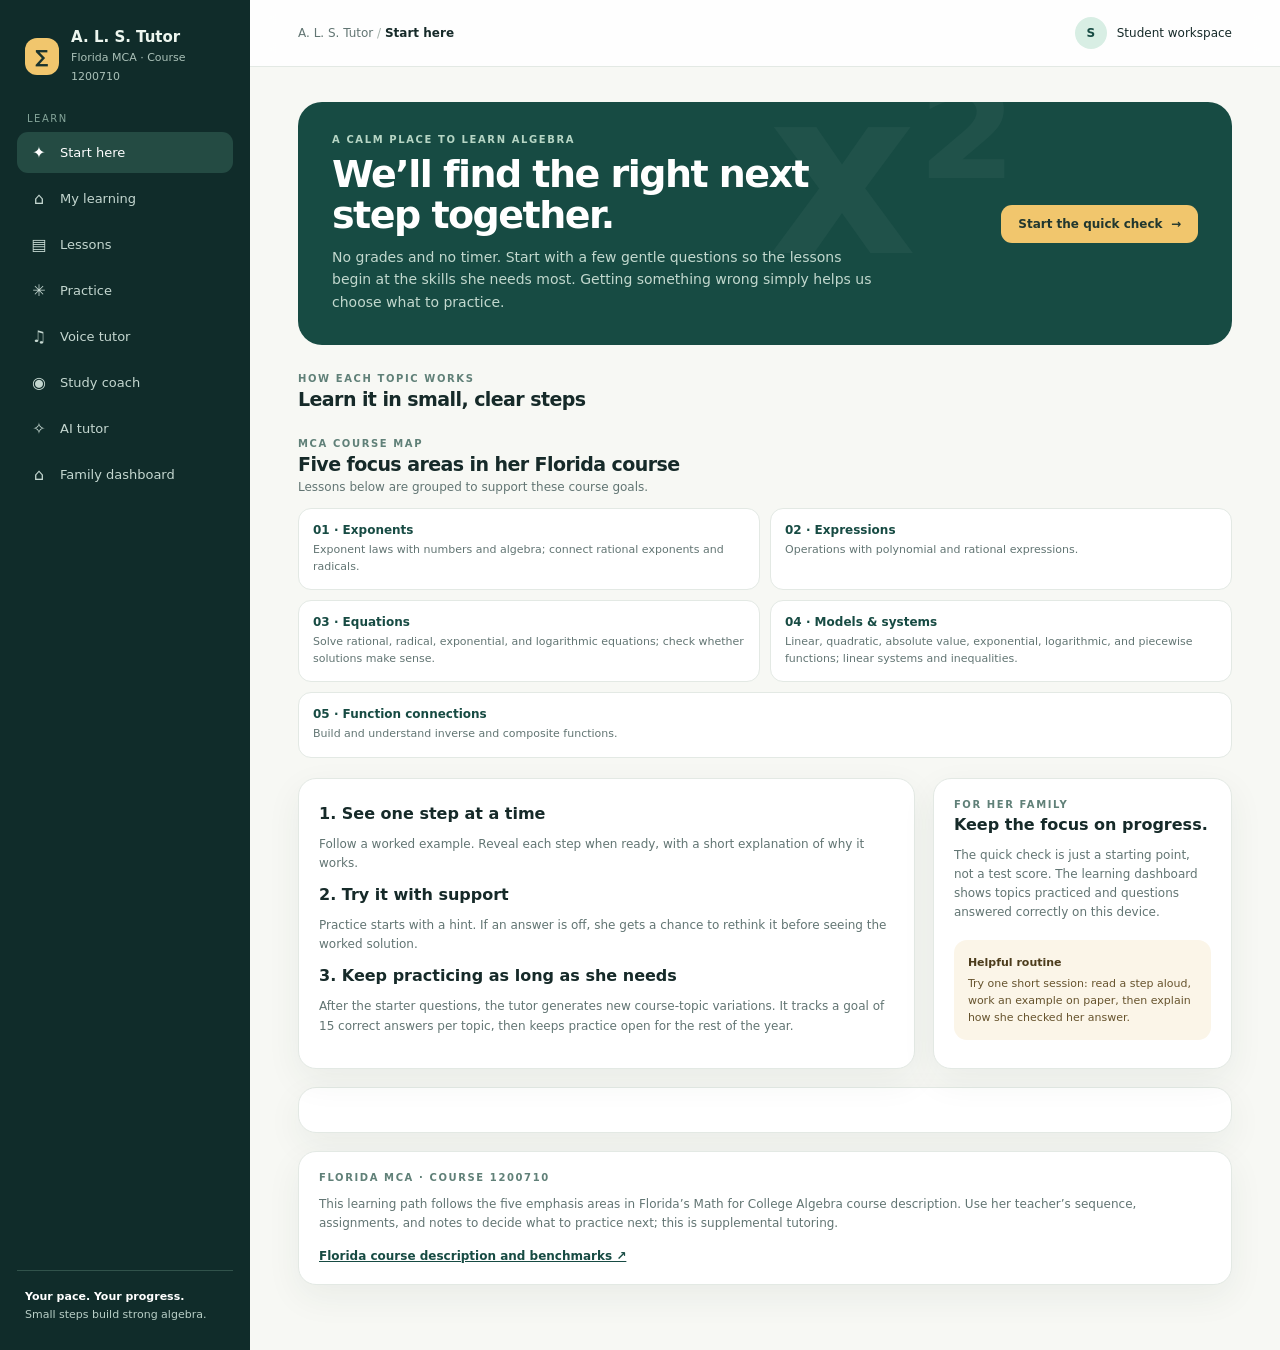
==== site/index.html @ 3f07994b "Route tutor through local intelligence before AI" ====
<!doctype html>
<html lang="en">
<head>
<meta charset="utf-8"><meta name="viewport" content="width=device-width,initial-scale=1">
<meta name="theme-color" content="#102c2a"><title>A. L. S. Tutor — Florida MCA Support</title>
<style>
:root{--ink:#162a29;--muted:#627573;--paper:#f7f8f4;--card:#fff;--line:#e3e9e4;--green:#174b43;--mint:#d8eee4;--gold:#f1c66d;--coral:#e77759;--shadow:0 12px 35px #183a3010;--radius:18px;font-family:Inter,ui-sans-serif,system-ui,-apple-system,"Segoe UI",sans-serif}*{box-sizing:border-box}body{margin:0;background:var(--paper);color:var(--ink)}button,input{font:inherit}button{cursor:pointer}.app{min-height:100vh;display:grid;grid-template-columns:250px 1fr}.sidebar{background:#102c2a;color:#edf6ef;padding:25px 17px;display:flex;flex-direction:column;gap:24px}.brand{display:flex;gap:12px;align-items:center;padding:3px 8px}.brand-mark{width:37px;height:37px;border-radius:12px;background:var(--gold);display:grid;place-items:center;color:#19332e;font-weight:900;font-size:18px}.brand strong{display:block;font-size:15px}.brand small{color:#aac1b8;font-size:11px}.nav-label{font-size:10px;letter-spacing:.15em;color:#85a59a;padding:0 10px;margin:2px 0 8px}.nav{display:grid;gap:5px}.nav button{border:0;background:transparent;color:#c4d7d0;text-align:left;padding:11px 12px;border-radius:11px;font-size:13px;display:flex;gap:11px;align-items:center}.nav button:hover,.nav button.active{background:#244b43;color:white}.nav .ico{width:20px;text-align:center;font-size:16px}.side-bottom{margin-top:auto;border-top:1px solid #31534b;padding:17px 8px 2px;color:#b8cec6;font-size:11px;line-height:1.6}.side-bottom b{color:white}.main{min-width:0}.topbar{height:67px;background:#ffffffd9;border-bottom:1px solid var(--line);display:flex;align-items:center;justify-content:space-between;padding:0 clamp(18px,4vw,48px);position:sticky;top:0;z-index:3;backdrop-filter:blur(12px)}.crumb{font-size:12px;color:var(--muted)}.crumb strong{color:var(--ink)}.profile{display:flex;align-items:center;gap:10px;font-size:12px}.avatar{width:32px;height:32px;border-radius:50%;display:grid;place-items:center;background:var(--mint);color:var(--green);font-weight:800}.content{max-width:1180px;margin:auto;padding:35px clamp(18px,4vw,48px) 65px}.view{display:none}.view.active{display:block}.eyebrow{font-size:10px;letter-spacing:.16em;text-transform:uppercase;color:#608078;font-weight:800}.hero{background:var(--green);color:white;border-radius:24px;padding:32px 34px;display:flex;align-items:center;justify-content:space-between;gap:24px;overflow:hidden;position:relative}.hero:after{content:"x²";position:absolute;right:23%;top:-62px;font-size:230px;font-weight:800;color:#ffffff0a;pointer-events:none}.hero h1{font-size:clamp(26px,3vw,38px);line-height:1.08;letter-spacing:-.04em;margin:9px 0 10px;max-width:540px}.hero p{color:#c2d8ce;margin:0;line-height:1.6;font-size:14px;max-width:550px}.hero .eyebrow{color:#b6d5c4}.hero-actions{position:relative;z-index:1}.btn{border:0;padding:12px 17px;border-radius:11px;background:var(--gold);color:#21372f;font-weight:800;font-size:12px;white-space:nowrap}.btn:hover{filter:brightness(1.03);transform:translateY(-1px)}.btn.secondary{background:#edf3ef;color:var(--green)}.btn.outline{background:white;border:1px solid var(--line);color:var(--ink)}.stats{display:grid;grid-template-columns:repeat(3,1fr);gap:14px;margin:18px 0 32px}.stat{background:white;border:1px solid var(--line);border-radius:15px;padding:15px 17px;display:flex;justify-content:space-between;align-items:center}.stat small{color:var(--muted);font-size:11px}.stat strong{display:block;font-size:22px;margin-top:3px}.stat .stat-icon{font-size:19px;background:#f0f5f0;border-radius:10px;padding:9px}.section-head{display:flex;justify-content:space-between;align-items:end;margin:28px 0 14px}.section-head h2{font-size:19px;margin:4px 0 0;letter-spacing:-.03em}.section-head p{font-size:12px;color:var(--muted);margin:0}.course-grid{display:grid;grid-template-columns:minmax(0,1.65fr) minmax(245px,.8fr);gap:18px}.panel{background:white;border:1px solid var(--line);border-radius:var(--radius);box-shadow:var(--shadow)}.units{padding:8px 18px}.unit{display:grid;grid-template-columns:39px 1fr auto;gap:13px;align-items:center;padding:14px 3px;border-bottom:1px solid #eff2ef}.unit:last-child{border-bottom:0}.unit-icon{width:38px;height:38px;border-radius:12px;background:#eff5ef;display:grid;place-items:center;font-size:17px}.unit h3{font-size:13px;margin:0 0 4px}.unit p{font-size:11px;color:var(--muted);margin:0}.unit-meta{text-align:right}.unit-meta small{font-size:10px;color:var(--muted)}.unit button{display:block;margin-top:4px;background:transparent;color:var(--green);border:0;font-size:11px;font-weight:800}.side-card{padding:20px}.side-card h3{margin:5px 0 8px;font-size:16px}.side-card p{color:var(--muted);font-size:12px;line-height:1.6}.progress-track{height:8px;border-radius:9px;background:#e8eee9;overflow:hidden;margin:15px 0 7px}.progress-fill{height:100%;width:0;background:#489977;border-radius:9px;transition:width .35s}.mini-row{display:flex;justify-content:space-between;font-size:10px;color:var(--muted)}.tip{background:#fbf5e8;border-radius:13px;padding:14px;margin-top:18px;font-size:11px;line-height:1.55;color:#66532d}.tip b{color:#4c3c1c;display:block;margin-bottom:3px}.lesson-layout{display:grid;grid-template-columns:260px minmax(0,1fr);gap:20px}.lesson-list{padding:12px}.lesson-item{border:0;background:transparent;text-align:left;width:100%;padding:12px;border-radius:11px;color:var(--ink);display:flex;gap:10px;align-items:center}.lesson-item.active{background:#eaf4ee;color:var(--green);font-weight:750}.lesson-item small{display:block;color:var(--muted);font-weight:400;font-size:10px;margin-top:3px}.lesson-body{padding:26px;min-height:450px}.lesson-body h1{font-size:28px;margin:6px 0 10px;letter-spacing:-.04em}.lesson-body .lead{font-size:14px;line-height:1.7;color:var(--muted);max-width:700px}.learning-goals{display:flex;gap:8px;flex-wrap:wrap;margin:17px 0 22px}.pill{border-radius:20px;background:#eef4ef;color:#365b4e;padding:7px 10px;font-size:10px}.example{border:1px solid #dde9e0;background:#f7faf6;border-radius:15px;padding:18px 20px;margin:14px 0}.example h3{font-size:12px;margin:0 0 12px;color:#477364}.math{font-family:Georgia,serif;font-size:23px;text-align:center;padding:12px;color:#152d29}.steps{list-style:none;margin:0;padding:0;display:grid;gap:8px}.steps li{font-size:12px;line-height:1.5;color:#45605a;display:grid;grid-template-columns:23px 1fr;gap:8px}.steps li span{background:#dfefe5;color:#235741;border-radius:50%;width:20px;height:20px;display:grid;place-items:center;font-size:10px;font-weight:800}.note{border-left:3px solid var(--gold);padding:10px 13px;background:#fffbef;color:#5c5136;font-size:11px;line-height:1.6;border-radius:0 9px 9px 0;margin:16px 0}.lesson-footer{display:flex;justify-content:space-between;align-items:center;margin-top:22px}.practice-wrap{max-width:760px;margin:auto}.practice-card{padding:28px}.practice-head{display:flex;justify-content:space-between;align-items:center}.practice-head h1{font-size:25px;margin:5px 0}.qcount{font-size:11px;color:var(--muted)}.question{font-family:Georgia,serif;font-size:30px;text-align:center;padding:28px 10px 20px}.answer-row{display:flex;gap:10px;max-width:440px;margin:0 auto}.answer-row input{min-width:0;flex:1;border:1px solid #d6e0d9;border-radius:11px;padding:12px 14px;outline:none}.answer-row input:focus{border-color:#579778;box-shadow:0 0 0 3px #57977820}.feedback{min-height:52px;margin:15px auto 0;max-width:440px;font-size:12px;line-height:1.55}.feedback.good{color:#23704f}.feedback.try{color:#9b562e}.hint{max-width:440px;margin:0 auto 15px;color:var(--muted);font-size:11px;min-height:20px}.coach-grid{display:grid;grid-template-columns:1fr 1fr;gap:18px}.coach-card{padding:24px}.coach-card h2{margin:4px 0 10px;font-size:20px}.coach-card p{font-size:12px;line-height:1.65;color:var(--muted)}.prompt-list{display:grid;gap:8px;margin-top:18px}.prompt-list button{border:1px solid var(--line);border-radius:11px;padding:11px;background:white;text-align:left;color:var(--ink);font-size:11px}.prompt-list button:hover{border-color:#8fb6a0;background:#f8fbf8}.chat{height:330px;display:flex;flex-direction:column}.chat-log{overflow:auto;display:flex;flex-direction:column;gap:9px;flex:1;padding:8px 0}.bubble{max-width:88%;padding:11px 13px;border-radius:13px;background:#edf4ef;font-size:12px;line-height:1.55}.bubble.user{background:var(--green);color:white;align-self:flex-end}.chat-compose{display:flex;gap:8px;border-top:1px solid var(--line);padding-top:12px}.chat-compose input{flex:1;min-width:0;border:1px solid var(--line);border-radius:10px;padding:10px}.chat-compose button{border:0;border-radius:10px;background:var(--green);color:white;padding:0 15px;font-weight:700}.empty-note{border:1px dashed #cbd8cf;border-radius:13px;padding:18px;color:var(--muted);font-size:12px;line-height:1.6}.toast{position:fixed;bottom:20px;right:20px;background:#193e36;color:white;padding:12px 16px;border-radius:11px;font-size:12px;box-shadow:var(--shadow);opacity:0;transform:translateY(8px);transition:.2s;pointer-events:none}.toast.show{opacity:1;transform:translateY(0)}@media(max-width:860px){.app{grid-template-columns:76px 1fr}.sidebar{padding:20px 10px}.brand{justify-content:center;padding:0}.brand-copy,.nav-label,.nav button span:not(.ico),.side-bottom{display:none}.nav button{justify-content:center;padding:12px 0}.course-grid{grid-template-columns:1fr}.lesson-layout{grid-template-columns:1fr}.lesson-list{display:flex;overflow:auto;gap:5px}.lesson-item{min-width:175px}.coach-grid{grid-template-columns:1fr}}@media(max-width:560px){.stats{grid-template-columns:1fr 1fr}.stats .stat:last-child{grid-column:span 2}.hero{padding:24px;display:block}.hero-actions{margin-top:18px}.content{padding-top:22px}.topbar{height:58px}.profile .profile-name{display:none}.lesson-body{padding:19px}.practice-card{padding:20px}.answer-row{flex-direction:column}.answer-row .btn{width:100%}.unit{grid-template-columns:34px 1fr auto;gap:8px}.unit-meta small{display:none}}

.family-grid{display:grid;grid-template-columns:minmax(0,1.4fr) minmax(260px,.8fr);gap:16px;margin:18px 0}.family-focus,.family-goal{padding:22px}.family-focus h2{font-size:42px;letter-spacing:-.05em;margin:9px 0}.family-focus p,.family-goal p{font-size:12px;line-height:1.6;color:var(--muted)}.family-focus label{display:block;font-size:11px;font-weight:750;margin:17px 0 6px}.family-focus select{width:100%;padding:11px;border:1px solid var(--line);border-radius:10px;background:white}.focus-actions{display:flex;gap:8px;flex-wrap:wrap;margin-top:14px}.goal-setting{display:flex;align-items:center;gap:8px;flex-wrap:wrap;margin:13px 0}.goal-setting input{width:82px;padding:10px;border:1px solid var(--line);border-radius:9px}.goal-setting span{font-size:11px;color:var(--muted)}.goal-setting button{margin-left:auto}.family-note{font-size:10px!important;color:var(--muted);line-height:1.55;margin-top:13px}.family-report{padding:16px;overflow:auto}.family-table{width:100%;border-collapse:collapse;font-size:11px;min-width:480px}.family-table th,.family-table td{text-align:left;padding:10px;border-bottom:1px solid #eff2ef}.family-table th{color:var(--muted);font-weight:750}.family-table tr:last-child td{border-bottom:0}.family-topic-row{display:grid;grid-template-columns:minmax(130px,1fr) minmax(100px,1.4fr) auto;gap:12px;align-items:center;padding:11px 4px;border-bottom:1px solid #eff2ef;font-size:11px}.family-topic-row:last-child{border-bottom:0}.family-topic-row .progress-track{margin:0}.family-topic-row strong{font-size:11px}.family-hero{margin-bottom:4px}.family-hero:after{content:'60′'}.family-grid .family-goal h3{margin-top:6px}@media(max-width:760px){.family-grid{grid-template-columns:1fr}.family-topic-row{grid-template-columns:1fr auto}.family-topic-row .progress-track{grid-column:1/-1;grid-row:2}}

.year-plan{padding:18px}.year-plan-top{display:flex;justify-content:space-between;align-items:center;gap:14px;flex-wrap:wrap}.year-plan-top strong{font-size:14px}.year-plan-phase{border-top:1px solid var(--line);margin-top:14px;padding-top:10px}.year-plan-phase summary{cursor:pointer;font-size:12px;font-weight:800;color:var(--green);padding:7px 2px}.plan-week{display:grid;grid-template-columns:35px minmax(0,1fr) auto;gap:11px;align-items:center;padding:12px 3px;border-top:1px solid #eff2ef}.plan-week.done{opacity:.72}.plan-week-num{width:30px;height:30px;border-radius:10px;background:#edf4ef;color:var(--green);display:grid;place-items:center;font-size:11px;font-weight:800}.plan-week h3{font-size:12px;margin:0 0 4px}.plan-week p{font-size:11px;color:var(--muted);line-height:1.45;margin:0}.plan-actions{display:flex;gap:6px;flex-wrap:wrap;justify-content:flex-end}.plan-actions button,.review-item button{border:1px solid var(--line);border-radius:9px;background:white;color:var(--green);font-size:10px;font-weight:750;padding:8px 10px}.plan-actions button:hover,.review-item button:hover{border-color:#8fb6a0;background:#f8fbf8}.review-panel{margin:0 0 24px}.review-items{display:flex;gap:8px;flex-wrap:wrap;margin-top:12px}.review-item{border:1px solid var(--line);border-radius:11px;padding:10px;display:flex;gap:9px;align-items:center;font-size:11px}.review-empty{font-size:12px;color:var(--muted);line-height:1.6;margin-bottom:0}@media(max-width:560px){.plan-week{grid-template-columns:32px 1fr}.plan-actions{grid-column:2;justify-content:flex-start}.year-plan{padding:14px}}
</style>
</head>
<body>
<div class="app">
<aside class="sidebar">
 <div class="brand"><div class="brand-mark">∑</div><div class="brand-copy"><strong>A. L. S. Tutor</strong><small>Florida MCA · Course 1200710</small></div></div>
 <div><div class="nav-label">LEARN</div><nav class="nav" aria-label="Main navigation">
  <button class="active" data-view="start"><span class="ico">✦</span><span>Start here</span></button>
  <button class="active" data-view="home"><span class="ico">⌂</span><span>My learning</span></button>
  <button data-view="lessons"><span class="ico">▤</span><span>Lessons</span></button>
  <button data-view="practice"><span class="ico">✳</span><span>Practice</span></button>
  <button data-view="voice"><span class="ico">♫</span><span>Voice tutor</span></button>
  <button data-view="coach"><span class="ico">◉</span><span>Study coach</span></button>
  <button data-view="ai"><span class="ico">✧</span><span>AI tutor</span></button>
  <button data-view="family"><span class="ico">⌂</span><span>Family dashboard</span></button>
 </nav></div>
 <div class="side-bottom"><b>Your pace. Your progress.</b><br>Small steps build strong algebra.</div>
</aside>
<main class="main">
 <header class="topbar"><div class="crumb">A. L. S. Tutor <span style="color:#a5b2ac"> / </span> <strong id="crumbTitle">My learning</strong></div><div class="profile"><div class="avatar">S</div><span class="profile-name">Student workspace</span></div></header>
 <div class="content">
  <section id="start" class="view active">
   <div class="hero"><div><div class="eyebrow">A CALM PLACE TO LEARN ALGEBRA</div><h1>We’ll find the right next step together.</h1><p>No grades and no timer. Start with a few gentle questions so the lessons begin at the skills she needs most. Getting something wrong simply helps us choose what to practice.</p></div><div class="hero-actions"><button class="btn" onclick="beginCheck()">Start the quick check&nbsp; →</button></div></div>
   <div class="section-head"><div><div class="eyebrow">HOW EACH TOPIC WORKS</div><h2>Learn it in small, clear steps</h2></div></div>
   <div class="section-head"><div><div class="eyebrow">MCA COURSE MAP</div><h2>Five focus areas in her Florida course</h2><p style="margin-top:5px">Lessons below are grouped to support these course goals.</p></div></div>
   <div class="mca-map">
    <div><b>01 · Exponents</b><span>Exponent laws with numbers and algebra; connect rational exponents and radicals.</span></div>
    <div><b>02 · Expressions</b><span>Operations with polynomial and rational expressions.</span></div>
    <div><b>03 · Equations</b><span>Solve rational, radical, exponential, and logarithmic equations; check whether solutions make sense.</span></div>
    <div><b>04 · Models & systems</b><span>Linear, quadratic, absolute value, exponential, logarithmic, and piecewise functions; linear systems and inequalities.</span></div>
    <div><b>05 · Function connections</b><span>Build and understand inverse and composite functions.</span></div>
   </div>
   <div class="course-grid"><div class="panel side-card"><h3>1. See one step at a time</h3><p>Follow a worked example. Reveal each step when ready, with a short explanation of why it works.</p><h3>2. Try it with support</h3><p>Practice starts with a hint. If an answer is off, she gets a chance to rethink it before seeing the worked solution.</p><h3>3. Keep practicing as long as she needs</h3><p>After the starter questions, the tutor generates new course-topic variations. It tracks a goal of 15 correct answers per topic, then keeps practice open for the rest of the year.</p></div><div class="panel side-card"><div class="eyebrow">FOR HER FAMILY</div><h3>Keep the focus on progress.</h3><p>The quick check is just a starting point, not a test score. The learning dashboard shows topics practiced and questions answered correctly on this device.</p><div class="tip"><b>Helpful routine</b>Try one short session: read a step aloud, work an example on paper, then explain how she checked her answer.</div></div></div>
   <div class="panel" id="diagnostic" style="padding:22px;margin-top:18px"></div>
   <div class="panel side-card" style="margin-top:18px"><div class="eyebrow">FLORIDA MCA · COURSE 1200710</div><p>This learning path follows the five emphasis areas in Florida’s Math for College Algebra course description. Use her teacher’s sequence, assignments, and notes to decide what to practice next; this is supplemental tutoring.</p><a href="https://www.fldoe.org/core/fileparse.php/7576/urlt/MathCollegeAlgebra.pdf" target="_blank" rel="noopener" style="color:#174b43;font-weight:750;font-size:12px">Florida course description and benchmarks ↗</a></div>
  </section>
  <section id="home" class="view">
   <div class="hero"><div><div class="eyebrow">COLLEGE ALGEBRA, MADE CLEAR</div><h1>Build understanding, one idea at a time.</h1><p>Learn the reasoning behind each step, then practice until the method feels natural. Pick up where you left off or choose a topic to explore.</p></div><div class="hero-actions"><button class="btn" onclick="openLessons()">Continue learning&nbsp; →</button></div></div>
   <div class="stats"><div class="stat"><div><small>Core topics practiced</small><strong id="statTopics">0 / 13</strong></div><span class="stat-icon">▤</span></div><div class="stat"><div><small>Practice correct</small><strong id="statCorrect">0</strong></div><span class="stat-icon">✓</span></div><div class="stat"><div><small>Current streak</small><strong id="statStreak">0 days</strong></div><span class="stat-icon">✦</span></div></div>
    <div class="panel side-card review-panel" id="reviewPanel" aria-live="polite"></div>
   <div class="section-head"><div><div class="eyebrow">YOUR COURSE</div><h2>College Algebra pathway</h2></div><p>Course topics · learn in any order</p></div>
   <div class="course-grid"><div class="panel units" id="unitList"></div><div class="panel side-card"><div class="eyebrow">YOUR MOMENTUM</div><h3>A little practice goes a long way.</h3><p>Try one focused lesson and a few practice questions. You can revisit any topic whenever you need a refresher.</p><div class="progress-track"><div class="progress-fill" id="overallProgress"></div></div><div class="mini-row"><span>Course progress</span><span id="overallPct">0%</span></div><div class="tip"><b>Study tip</b>When solving an equation, do the same operation to both sides. That keeps the equation balanced.</div></div></div>
    <div class="section-head"><div><div class="eyebrow">FLEXIBLE YEAR PLAN</div><h2>Suggested 36-week pacing guide</h2><p style="margin-top:5px">Use it alongside her teacher’s sequence. Skip, repeat, or rearrange weeks as needed.</p></div></div>
    <div class="panel year-plan" id="yearPlan"></div>
  </section>
  <section id="lessons" class="view">
   <div class="section-head" style="margin-top:0"><div><div class="eyebrow">GUIDED LEARNING</div><h2>Lessons</h2><p style="margin-top:5px">Each lesson has a goal, a worked example, and a key idea to remember.</p></div></div>
   <div class="lesson-layout"><div class="panel lesson-list" id="lessonNav"></div><article class="panel lesson-body" id="lessonBody"></article></div>
  </section>
  <section id="practice" class="view">
   <div class="practice-wrap"><div class="section-head" style="margin-top:0"><div><div class="eyebrow">RETRIEVE · APPLY · GROW</div><h2>Practice</h2><p style="margin-top:5px">Work it out on paper, then enter your answer.</p></div></div><div class="panel practice-card" id="practiceCard"></div></div>
  </section>
  <section id="voice" class="view">
   <div class="section-head" style="margin-top:0"><div><div class="eyebrow">SPEAK · LISTEN · THINK IT THROUGH</div><h2>Voice tutor</h2><p style="margin-top:5px">She can ask for a hint, say an answer, or ask the tutor to repeat a question.</p></div></div>
   <div class="voice-layout"><div class="panel voice-panel"><div class="voice-controls"><label for="voiceTopic">Choose a topic</label><select id="voiceTopic" aria-label="Choose a topic for voice practice"></select><button class="btn" onclick="startVoicePractice()">Start aloud practice&nbsp; →</button></div><div class="voice-status" id="voiceStatus" role="status">Press “Start aloud practice” to hear a question.</div><div class="voice-prompt" id="voicePrompt" aria-live="polite">A tutor will read the problem, wait for her to speak, then guide the next step.</div><div class="voice-actions"><button class="btn" onclick="listenToTutor()">🎙️ Talk to tutor</button><button class="btn outline" onclick="repeatTutor()">↻ Repeat</button><button class="btn outline" onclick="stopTutorSpeech()">■ Stop audio</button></div><div class="voice-transcript" id="voiceTranscript">Her words will appear here after she speaks.</div><div class="voice-compose"><input id="voiceText" placeholder="Or type what she wants to ask" aria-label="Type to the voice tutor"><button class="btn secondary" onclick="submitVoiceText()">Send</button></div><div class="voice-log" id="voiceLog" aria-live="polite"><div class="bubble">Hi! I can read the question aloud. She can say “give me a hint,” “repeat the question,” “I’m stuck,” or speak her answer.</div></div></div>
   <aside class="panel voice-note"><div class="eyebrow">BEFORE USING THE MIC</div><h3>Microphone is tap-to-start.</h3><p>The app only starts listening after she presses <b>Talk to tutor</b>. Browser speech recognition support varies. Some browsers send speech to their recognition service and require an internet connection.</p><p>If voice input isn’t available, she can type her question or answer. The tutor can still read prompts aloud when speech synthesis is available.</p><div class="tip"><b>What the tutor can do</b>Read the built-in MCA questions, accept spoken answers, give hints, explain the current example, and repeat or move to the next question.</div><div class="empty-note" style="margin-top:13px">This is guided course tutoring with built-in responses, not an open-ended live AI tutor. It asks for clarification when it can’t match what she said.</div></aside></div>
  </section>
  <section id="family" class="view">
   <div class="hero family-hero"><div><div class="eyebrow">FAMILY VIEW</div><h1>See the effort and the learning.</h1><p>Review focused tutor time, practice activity, and topics she has worked on. Set a daily goal that fits her class schedule.</p></div></div>
   <div class="family-grid"><div class="panel family-focus"><div class="eyebrow">FOCUSED TUTOR TIME</div><h2 id="focusClock">00:00:00</h2><p id="focusStatus">The timer is stopped. Start it when a tutoring session begins.</p><label for="focusTopic">Topic for this session</label><select id="focusTopic" aria-label="Topic for this tutoring session"></select><div class="focus-actions"><button class="btn" id="focusStart" onclick="startStudyTimer()">Start study session</button><button class="btn secondary" id="focusPause" onclick="pauseStudyTimer()" hidden>Pause</button><button class="btn outline" id="focusStop" onclick="stopStudyTimer()" hidden>Finish session</button></div></div>
    <div class="panel side-card family-goal"><div class="eyebrow">DAILY TARGET</div><h3>One hour a day</h3><p>Set a daily focused-tutoring goal in minutes.</p><div class="goal-setting"><input id="minutesGoal" type="number" min="10" max="180" step="5" value="60" aria-label="Daily tutoring goal in minutes"><span>minutes / day</span><button class="btn secondary" onclick="saveStudyGoal()">Save goal</button></div><div class="progress-track"><div class="progress-fill" id="todayTimeProgress"></div></div><div class="mini-row"><span id="todayTimeLabel">0 of 60 minutes today</span><span id="todayGoalPct">0%</span></div><p class="family-note">The timer records time while a session is running in this open app. It cannot confirm attention or independent work.</p></div></div>
   <div class="section-head"><div><div class="eyebrow">RECENT ACTIVITY</div><h2>Seven-day family report</h2><p style="margin-top:5px">Minutes are paired with practice activity so you can see what happened in each session.</p></div><button class="btn outline" onclick="exportFamilyReport()">Download report</button></div>
   <div class="panel family-report" id="familyReport"></div>
   <div class="section-head"><div><div class="eyebrow">TOPIC PROGRESS</div><h2>What she has practiced</h2></div></div><div class="panel family-report" id="familyTopics"></div>
   <p class="family-note">This family view is stored in this browser on this device. It does not sync to another parent’s phone or computer.</p>
  </section>
  <section id="coach" class="view">
   <div class="section-head" style="margin-top:0"><div><div class="eyebrow">THINK IT THROUGH</div><h2>Study coach</h2><p style="margin-top:5px">Ask for a hint, a simpler explanation, or a check on your next step.</p></div></div>
   <div class="coach-grid"><div class="panel coach-card"><div class="eyebrow">TRY A PROMPT</div><h2>What would help right now?</h2><p>Choose a question to get a short nudge. The coach will guide your thinking before showing a full method.</p><div class="prompt-list"><button onclick="coachPrompt('Give me a hint for solving a linear equation.')">Give me a hint for solving a linear equation</button><button onclick="coachPrompt('How do I know whether to factor a quadratic?')">When should I factor a quadratic?</button><button onclick="coachPrompt('Explain function notation in plain language.')">Explain function notation simply</button><button onclick="coachPrompt('How can I check my answer?')">How can I check my answer?</button></div><div class="empty-note" style="margin-top:16px">This version uses built-in algebra coaching prompts. It does not connect to a live AI service, so it will not claim to understand arbitrary questions.</div></div>
    <div class="panel coach-card chat"><div class="eyebrow">COACHING NOTES</div><div class="chat-log" id="chatLog"><div class="bubble">Hi! Tell me what topic you are working on, or choose a prompt. I’ll offer a next step and a way to check your reasoning.</div></div><form class="chat-compose" onsubmit="sendCoach(event)"><input id="chatInput" placeholder="Try: help me check my answer" aria-label="Message study coach"><button>Ask</button></form></div></div>

  <section id="ai" class="view">
   <div class="section-head" style="margin-top:0"><div><div class="eyebrow">GOVERNED AI · COURSE 1200710</div><h2>AI tutor</h2><p style="margin-top:5px">A patient tutor that works through your algebra one step at a time.</p></div></div>
   <div class="ai-layout">
    <div class="panel ai-main">
     <div class="ai-intro"><div class="ai-mark">∑</div><div><strong>Let’s work it out together.</strong><p>Share the problem and the step you’re on. I’ll give one hint at a time, explain another way, or check your reasoning.</p></div></div>
     <div class="ai-quick" aria-label="Tutor actions">
      <button type="button" onclick="aiQuick('Give me one small hint for the problem I shared.')">Give me a hint</button>
      <button type="button" onclick="aiQuick('Explain the last step in a simpler way, using a small example if helpful.')">Explain another way</button>
      <button type="button" onclick="aiQuick('I tried this step: ')">Check my step</button>
      <button type="button" onclick="aiQuick('Please show the complete worked solution for the problem I shared.',true)">Show full solution</button>
     </div>
     <div class="ai-chat" id="aiChat" aria-live="polite" aria-label="Tutor conversation"><div class="ai-message tutor"><strong>Tutor</strong><p>Hi. Paste or type one algebra problem, then tell me what you have tried. We’ll take it one move at a time.</p></div></div>
     <form class="ai-compose" onsubmit="sendAITutor(event)">
      <label class="sr-only" for="aiInput">Your math problem or question</label><textarea id="aiInput" rows="3" maxlength="1200" placeholder="Type the problem and where you got stuck…" aria-label="Your math problem or question"></textarea>
      <div class="ai-send-row"><span id="aiStatus" role="status">Checking tutor connection…</span><div class="ai-actions"><button class="btn secondary" type="button" onclick="listenToAITutor()">Speak question</button><button class="btn" id="aiSend" type="submit">Ask tutor</button></div></div>
     </form>
    </div>
    <aside class="panel ai-guide">
     <div class="eyebrow">HOW THIS TUTOR WORKS</div><h3>Small steps. Real understanding.</h3>
     <ol><li>It asks what you’re working on.</li><li>It offers a hint before a complete solution.</li><li>You try a step and can ask for feedback.</li><li>Lessons and Practice keep your progress checks clear.</li></ol>
     <div class="ai-privacy"><strong>Your privacy</strong><p>This conversation stays in temporary browser memory and clears when you refresh. Your question and recent turns go to Cloudflare to create the reply. The app does not save chat transcripts. Leave out names, school details, and other personal information.</p><p>Spoken questions use the browser’s speech-recognition feature; some browsers send audio to their speech service. You can type instead.</p><p>AI can make mistakes. Use Practice for scored answers; the AI tutor does not record mastery.</p></div>
     <button class="btn outline ai-clear" type="button" onclick="clearAITutor()">Clear this conversation</button>
    </aside>
   </div>
  </section>
  </section>
 </div>
</main>
</div><div class="toast" id="toast" role="status"></div>
<style>
.step-progress{font-size:11px;color:var(--muted);margin:0 0 12px}.step-box{border:1px solid #e3e9e4;border-radius:12px;padding:14px 15px;margin:8px 0;background:#fff}.step-box.current{border-color:#90b9a0;background:#f7fbf7}.step-box.locked{color:#8b9994;background:#f7f8f6}.step-box b{font-size:10px;text-transform:uppercase;letter-spacing:.08em;color:#54806f}.step-box p{font-size:13px;line-height:1.6;margin:7px 0 0}.step-why{color:#637671;font-size:11px!important}.check-wrap{max-width:760px;margin:22px auto}.diagnostic-question{font-size:18px;line-height:1.5;margin:18px 0}.diagnostic-result{padding:15px;border-radius:12px;background:#eff7f0;line-height:1.6;font-size:13px;margin-top:15px}.practice-coach{padding:12px;border-radius:11px;background:#fff7e9;font-size:12px;line-height:1.6;color:#65532e;margin-top:12px}
.mca-map{display:grid;grid-template-columns:repeat(2,minmax(0,1fr));gap:10px;margin-bottom:20px}.mca-map div{background:white;border:1px solid var(--line);border-radius:13px;padding:14px}.mca-map div:last-child{grid-column:span 2}.mca-map b{display:block;color:var(--green);font-size:12px;margin-bottom:5px}.mca-map span{display:block;color:var(--muted);font-size:11px;line-height:1.5}@media(max-width:560px){.mca-map{grid-template-columns:1fr}.mca-map div:last-child{grid-column:auto}}
.voice-layout{display:grid;grid-template-columns:minmax(0,1.5fr) minmax(240px,.8fr);gap:16px}.voice-panel,.voice-note{padding:22px}.voice-controls{display:flex;align-items:center;gap:9px;flex-wrap:wrap}.voice-controls label{font-size:11px;font-weight:750;color:var(--muted)}.voice-controls select{min-width:180px;flex:1;padding:10px;border-radius:10px;border:1px solid var(--line);background:white;color:var(--ink)}.voice-status{font-size:11px;color:#547267;margin:17px 0 8px}.voice-prompt{border-radius:14px;padding:18px;background:#edf5ef;font-size:17px;line-height:1.55;color:#193e36;min-height:88px}.voice-actions{display:flex;gap:8px;flex-wrap:wrap;margin:13px 0}.voice-transcript{color:var(--muted);font-size:11px;min-height:22px;padding:4px 0}.voice-compose{display:flex;gap:8px;margin:8px 0 12px}.voice-compose input{min-width:0;flex:1;border:1px solid var(--line);border-radius:10px;padding:10px}.voice-log{max-height:260px;overflow:auto;display:flex;flex-direction:column;gap:8px;border-top:1px solid var(--line);padding-top:12px}.voice-note h3{font-size:16px;margin:8px 0}.voice-note p{font-size:12px;line-height:1.65;color:var(--muted)}@media(max-width:860px){.voice-layout{grid-template-columns:1fr}}
</style>
<script>
const units=[
 {id:'real',icon:'⌁',title:'Real numbers & exponents',desc:'Properties, radicals, and order of operations',time:'4 lessons',goal:['Simplify expressions','Use exponent rules'],intro:'Expressions become easier to manage when you use the properties of real numbers consistently. Start by respecting grouping symbols, then handle exponents, multiplication and division, and finally addition and subtraction.',example:'Simplify: 3(2² − 1) + 8 ÷ 4',steps:['Evaluate the exponent inside parentheses: 2² = 4.','Simplify the parentheses: 4 − 1 = 3.','Multiply and divide: 3 × 3 + 2.','Add: 9 + 2 = 11.'],note:'Order of operations is a convention for interpreting an expression. Multiplication and division share priority, as do addition and subtraction; work each pair from left to right.',questions:[{q:'Evaluate: 2³ + 5 × 2',a:'18',hint:'Do the exponent first, then multiplication, then addition.',why:'2³ = 8 and 5 × 2 = 10, so the value is 18.'},{q:'Simplify: (−3)²',a:'9',hint:'The parentheses mean the negative is included in the base.',why:'(−3)(−3) = 9.'},{q:'Simplify: 2⁴ ÷ 2²',a:'4',hint:'For like bases divided, subtract exponents.',why:'2⁴ ÷ 2² = 2² = 4.'}]},
 {id:'linear',icon:'＝',title:'Linear equations & inequalities',desc:'Solve, rearrange, and interpret linear relationships',time:'5 lessons',goal:['Solve multi-step equations','Interpret inequalities'],intro:'A linear equation states that two expressions have the same value. Solving means finding the value of the variable that makes the statement true. Keep the equation balanced by applying the same operation to both sides.',example:'Solve: 3(x − 2) + 4 = 16',steps:['Distribute 3: 3x − 6 + 4 = 16.','Combine like terms: 3x − 2 = 16.','Add 2 to both sides: 3x = 18.','Divide both sides by 3: x = 6.','Check: 3(6 − 2) + 4 = 16 ✓'],note:'A reliable check is substitution: replace the variable with your answer and see whether both sides have the same value.',questions:[{q:'Solve for x: 2x + 5 = 17',a:'6',hint:'Undo the +5 first, then undo multiplication by 2.',why:'Subtract 5: 2x = 12. Divide by 2: x = 6.'},{q:'Solve for x: 4(x − 1) = 20',a:'6',hint:'Divide both sides by 4, then add 1.',why:'x − 1 = 5, so x = 6.'},{q:'Solve for x: 3x − 7 = 2x + 4',a:'11',hint:'Collect the x terms on one side.',why:'Subtract 2x and add 7 to get x = 11.'}]},
 {id:'functions',icon:'ƒ',title:'Functions & their graphs',desc:'Domain, range, notation, and transformations',time:'5 lessons',goal:['Evaluate function notation','Read key graph features'],intro:'A function assigns exactly one output to each allowed input. The notation f(x) names the output of the function f for the input x; it does not mean f multiplied by x.',example:'If f(x) = 2x² − 1, find f(3).',steps:['Start with the rule: f(x) = 2x² − 1.','Substitute 3 for every x: f(3) = 2(3)² − 1.','Apply the exponent: 2(9) − 1.','Finish: f(3) = 17.'],note:'Use parentheses when substituting a negative input. For example, f(−2) means replace x with (−2), not just 2.',questions:[{q:'If f(x) = 3x + 2, find f(4).',a:'14',hint:'Replace x with 4 in the rule.',why:'f(4) = 3(4) + 2 = 14.'},{q:'If g(x) = x² − 5, find g(3).',a:'4',hint:'Square the input before subtracting 5.',why:'g(3) = 3² − 5 = 9 − 5 = 4.'},{q:'If h(x) = 2x − 1, find h(−3).',a:'-7',hint:'Substitute the negative input using parentheses.',why:'h(−3) = 2(−3) − 1 = −7.'}]},
 {id:'systems',icon:'⫶',title:'Systems of equations',desc:'Graphing, substitution, and elimination',time:'4 lessons',goal:['Solve systems','Interpret intersections'],intro:'A solution to a system must make every equation true at once. On a graph, the solution is where the lines intersect. Algebraic methods find the same point without drawing a graph.',example:'Solve: y = x + 1 and y = 5 − x',steps:['Both expressions equal y, so set them equal: x + 1 = 5 − x.','Add x to both sides: 2x + 1 = 5.','Subtract 1 and divide by 2: x = 2.','Substitute back: y = 2 + 1 = 3.','The solution is (2, 3).'],note:'Always substitute the pair into both original equations. A system can have one solution, no solution, or infinitely many solutions.',questions:[{q:'Solve: x + y = 7 and y = 3. Find x.',a:'4',hint:'Substitute y = 3 into the first equation.',why:'x + 3 = 7, so x = 4.'},{q:'If y = 2x and x = 3, find y.',a:'6',hint:'Substitute x = 3 into y = 2x.',why:'y = 2(3) = 6.'},{q:'Solve: x + y = 9 and x = 5. Find y.',a:'4',hint:'Replace x with 5, then solve for y.',why:'5 + y = 9, so y = 4.'}]},
 {id:'polynomials',icon:'▱',title:'Polynomials & factoring',desc:'Operations, zeros, and factoring patterns',time:'5 lessons',goal:['Factor common forms','Connect factors to zeros'],intro:'A polynomial is a sum of terms with nonnegative whole-number exponents. Factoring rewrites the sum as a product, which can reveal values that make the polynomial zero.',example:'Factor: x² + 5x + 6',steps:['Look for two numbers that multiply to 6 and add to 5.','Those numbers are 2 and 3.','Write the factors: (x + 2)(x + 3).','Check by multiplying: x² + 3x + 2x + 6 = x² + 5x + 6.'],note:'For x² + bx + c, look for a pair whose product is c and whose sum is b. If c is negative, the pair has opposite signs.',questions:[{q:'Factor x² + 7x + 12. What is the first constant in the factors (x + __)(x + __)?',a:'3',hint:'Find two positive numbers with product 12 and sum 7.',why:'The pair is 3 and 4, so (x + 3)(x + 4). The first constant is 3.'},{q:'Solve x² − 9 = 0. Give the positive solution.',a:'3',hint:'Use the difference of squares or take square roots.',why:'x² = 9, so x = ±3. The positive solution is 3.'},{q:'Factor out the greatest common factor: 6x + 12. What number is factored out?',a:'6',hint:'Find the largest number that divides both terms.',why:'6 is the greatest common factor: 6x + 12 = 6(x + 2).'}]},
 {id:'quadratics',icon:'⌒',title:'Quadratic equations',desc:'Factoring, completing the square, and formula',time:'5 lessons',goal:['Choose a solution method','Interpret parabolas'],intro:'A quadratic equation has a squared variable as its highest power. Depending on its form, you can solve it by factoring, taking square roots, completing the square, or using the quadratic formula.',example:'Solve: x² − 5x + 6 = 0',steps:['Factor the trinomial: (x − 2)(x − 3) = 0.','Use the zero-product property: x − 2 = 0 or x − 3 = 0.','Solve each equation: x = 2 or x = 3.','Check both values in the original equation.'],note:'The zero-product property applies to a product equal to zero. Set each factor equal to zero, then solve each equation.',questions:[{q:'Solve x² − 4 = 0. Give the positive solution.',a:'2',hint:'This is a difference of squares.',why:'(x − 2)(x + 2) = 0, so x = ±2; positive solution is 2.'},{q:'Solve (x − 5)(x + 1) = 0. Give the larger solution.',a:'5',hint:'Set each factor equal to zero.',why:'x = 5 or x = −1; the larger solution is 5.'},{q:'For x² + 2x − 8 = 0, what is the positive solution?',a:'2',hint:'Find two factors of −8 that add to 2.',why:'(x + 4)(x − 2) = 0, so x = −4 or x = 2.'}]},
 {id:'rational',icon:'÷',title:'Rational expressions',desc:'Simplify, multiply, divide, and solve',time:'4 lessons',goal:['State restrictions','Simplify rational forms'],intro:'A rational expression is a ratio of polynomials. You can simplify by factoring and canceling common factors, but the original denominator can never equal zero.',example:'Simplify: (x² − 9) / (x + 3)',steps:['Factor the numerator as a difference of squares: (x − 3)(x + 3).','Write the common factor: [(x − 3)(x + 3)] / (x + 3).','Cancel the common factor to get x − 3.','Keep the original restriction: x ≠ −3.'],note:'Cancel factors, not individual terms. Also carry forward restrictions from the original expression even after simplifying.',questions:[{q:'Simplify (x² − 4)/(x − 2). What expression remains?',a:'x+2',hint:'Factor the numerator as a difference of squares.',why:'x² − 4 = (x − 2)(x + 2); cancel x − 2 to get x + 2.'},{q:'For 1/(x − 5), what value is excluded from the domain?',a:'5',hint:'The denominator cannot equal zero.',why:'x − 5 = 0 at x = 5, so exclude 5.'},{q:'Simplify 6x/3. Enter the simplified expression.',a:'2x',hint:'Divide the coefficient 6 by 3.',why:'6x ÷ 3 = 2x.'}]},
 {id:'exponential',icon:'↗',title:'Exponential & logarithmic functions',desc:'Growth, decay, and inverse relationships',time:'5 lessons',goal:['Interpret exponential change','Use logarithms as inverses'],intro:'Exponential functions model repeated multiplication, such as growth by a fixed percentage. Logarithms answer the inverse question: what exponent produces a given value?',example:'Rewrite: 2³ = 8 in logarithmic form.',steps:['A logarithm names an exponent: log base 2 of 8 asks “2 to what power is 8?”','The exponent is 3.','So log₂(8) = 3.'],note:'Exponential and logarithmic forms are equivalent: bᵖ = a means logᵦ(a) = p, with b > 0 and b ≠ 1.',questions:[{q:'Evaluate: 2³',a:'8',hint:'Multiply 2 by itself three times.',why:'2 × 2 × 2 = 8.'},{q:'If log₂(8) = x, find x.',a:'3',hint:'Ask what power of 2 equals 8.',why:'2³ = 8, so x = 3.'},{q:'An amount doubles from 5. What is the new amount?',a:'10',hint:'Doubling means multiply by 2.',why:'5 × 2 = 10.'}]},
 {id:'inequalities',icon:'≤',title:'Inequalities & absolute value',desc:'Intervals, compound statements, and distance',time:'4 lessons',goal:['Solve inequalities','Represent solution sets'],intro:'An inequality compares values that may differ. Solve it much like an equation, with one key rule: multiplying or dividing both sides by a negative number reverses the inequality sign.',example:'Solve: −2x < 8',steps:['Divide both sides by −2.','Because you divide by a negative, reverse < to >.','The solution is x > −4.'],note:'A quick check: choose a value that should work, such as x = 0. Then −2(0) < 8 is true.',questions:[{q:'Solve: x + 3 > 7. Give the boundary value.',a:'4',hint:'Subtract 3 from both sides.',why:'x > 4, so the boundary value is 4.'},{q:'Solve: 2x ≤ 10. Give the boundary value.',a:'5',hint:'Divide both sides by 2.',why:'x ≤ 5, so the boundary value is 5.'},{q:'Solve: −x < 3. Give the boundary value.',a:'-3',hint:'Divide by −1 and reverse the inequality.',why:'x > −3, so the boundary value is −3.'}]},
 {id:'analytic',icon:'⌖',title:'Coordinate & analytic geometry',desc:'Distance, midpoint, and circles',time:'3 lessons',goal:['Use coordinate formulas','Connect equations and shapes'],intro:'Coordinate geometry uses algebra to describe points and shapes. The distance formula comes from the Pythagorean theorem applied to horizontal and vertical changes.',example:'Find the midpoint of (2, 4) and (8, 10).',steps:['Average the x-coordinates: (2 + 8) / 2 = 5.','Average the y-coordinates: (4 + 10) / 2 = 7.','The midpoint is (5, 7).'],note:'The midpoint is the center point along a segment. Average x with x and y with y.',questions:[{q:'Find the midpoint x-coordinate of points with x-values 2 and 8.',a:'5',hint:'Take the average of 2 and 8.',why:'(2 + 8) / 2 = 5.'},{q:'What is the distance from 0 to 6 on a number line?',a:'6',hint:'Distance is the absolute difference.',why:'|6 − 0| = 6.'},{q:'Find the midpoint y-coordinate for y-values 3 and 9.',a:'6',hint:'Take the average of the two y-values.',why:'(3 + 9) / 2 = 6.'}]}
];
let state=loadState(), currentUnit='linear', qIndex=0, answered=false;
function loadState(){try{return JSON.parse(localStorage.getItem('algebraStudioV1'))||{done:[],correct:0,attempts:0,days:[],last:null}}catch{return{done:[],correct:0,attempts:0,days:[],last:null}}}
function save(){localStorage.setItem('algebraStudioV1',JSON.stringify(state));updateStats()}
function updateStats(){document.getElementById('statTopics').textContent=`${state.done.length} / ${units.length}`;document.getElementById('statCorrect').textContent=state.correct;const today=new Date().toISOString().slice(0,10);let streak=0,d=new Date();if(state.days.includes(today)){while(state.days.includes(d.toISOString().slice(0,10))){streak++;d.setDate(d.getDate()-1)}}document.getElementById('statStreak').textContent=`${streak} ${streak===1?'day':'days'}`;let pct=Math.round(state.done.length/units.length*100);document.getElementById('overallProgress').style.width=pct+'%';document.getElementById('overallPct').textContent=pct+'%';renderUnits()}
function markActiveDay(){let day=new Date().toISOString().slice(0,10);if(!state.days.includes(day))state.days.push(day);state.last=day;save()}
function renderUnits(){document.getElementById('unitList').innerHTML=units.map((u,i)=>`<div class="unit"><div class="unit-icon">${u.icon}</div><div><h3>${i+1}. ${u.title}</h3><p>${u.desc}</p></div><div class="unit-meta"><small>${state.done.includes(u.id)?'Completed':'★ '+u.time}</small><button onclick="selectUnit('${u.id}')">${state.done.includes(u.id)?'Review →':'Open →'}</button></div></div>`).join('')}
function selectUnit(id){currentUnit=id;openView('lessons');renderLesson()}
function openLessons(){selectUnit(currentUnit)}
function openView(id){document.querySelectorAll('.view').forEach(v=>v.classList.toggle('active',v.id===id));document.querySelectorAll('.nav button').forEach(b=>b.classList.toggle('active',b.dataset.view===id));document.getElementById('crumbTitle').textContent=({home:'My learning',lessons:'Lessons',practice:'Practice',coach:'Study coach',ai:'AI tutor'})[id];if(id==='practice')renderQuestion();if(id==='lessons')renderLesson();if(id==='home')updateStats()}
document.querySelectorAll('.nav button').forEach(b=>b.addEventListener('click',()=>openView(b.dataset.view)));
function renderLesson(){let u=units.find(x=>x.id===currentUnit)||units[1];document.getElementById('lessonNav').innerHTML=units.map((x,i)=>`<button class="lesson-item ${x.id===u.id?'active':''}" onclick="selectUnit('${x.id}')"><span>${x.icon}</span><span>${i+1}. ${x.title}<small>${state.done.includes(x.id)?'Completed':'Guided lesson'}</small></span></button>`).join('');document.getElementById('lessonBody').innerHTML=`<div class="eyebrow">GUIDED LESSON · ${u.time.toUpperCase()}</div><h1>${u.title}</h1><p class="lead">${u.intro}</p><div class="learning-goals">${u.goal.map(g=>`<span class="pill">✓ ${g}</span>`).join('')}</div><div class="example"><h3>WORKED EXAMPLE</h3><div class="math">${u.example}</div><ol class="steps">${u.steps.map((s,i)=>`<li><span>${i+1}</span><div>${s}</div></li>`).join('')}</ol></div><div class="note"><b>Remember:</b> ${u.note}</div><div class="lesson-footer"><button class="btn outline" onclick="openView('practice');qIndex=0;renderQuestion()">Practice this topic</button><button class="btn secondary" onclick="completeUnit('${u.id}')">${state.done.includes(u.id)?'Lesson completed ✓':'Mark lesson complete'}</button></div>`}
function completeUnit(id){if(!state.done.includes(id))state.done.push(id);markActiveDay();showToast('Lesson saved to your progress.');renderLesson();}
function renderQuestion(){let u=units.find(x=>x.id===currentUnit)||units[1];let q=u.questions[qIndex%u.questions.length];answered=false;document.getElementById('practiceCard').innerHTML=`<div class="practice-head"><div><div class="eyebrow">${u.title.toUpperCase()}</div><h1>Check your understanding</h1></div><div class="qcount">Question ${(qIndex%u.questions.length)+1} of ${u.questions.length}</div></div><div class="progress-track"><div class="progress-fill" style="width:${((qIndex%u.questions.length)+1)/u.questions.length*100}%"></div></div><div class="question">${q.q}</div><div class="hint" id="hint"></div><div class="answer-row"><input id="answer" autocomplete="off" placeholder="Your answer" aria-label="Your answer"><button class="btn" onclick="checkAnswer()">Check answer</button></div><div class="feedback" id="feedback" aria-live="polite"></div><div style="display:flex;justify-content:space-between;margin-top:14px"><button class="btn outline" onclick="showHint()">Show a hint</button><button class="btn secondary" id="nextBtn" onclick="nextQuestion()" style="visibility:hidden">Next question →</button></div>`;document.getElementById('answer').addEventListener('keydown',e=>{if(e.key==='Enter')checkAnswer()})}
function norm(s){return s.toLowerCase().replace(/\s+/g,'').replace(/[−–]/g,'-').replace(/[()]/g,'')}
function checkAnswer(){if(answered)return;let u=units.find(x=>x.id===currentUnit)||units[1],q=u.questions[qIndex%u.questions.length],val=document.getElementById('answer').value.trim();if(!val){document.getElementById('feedback').textContent='Enter an answer first, or ask for a hint.';return}state.attempts++;markActiveDay();answered=true;let ok=norm(val)===norm(q.a);if(ok){state.correct++;let f=document.getElementById('feedback');f.className='feedback good';f.innerHTML=`Correct. ${q.why}`;document.getElementById('nextBtn').style.visibility='visible'}else{let f=document.getElementById('feedback');f.className='feedback try';f.innerHTML=`Not quite. ${q.why} You can review the worked example, then try the next question.`;document.getElementById('nextBtn').style.visibility='visible'}save()}
function showHint(){let u=units.find(x=>x.id===currentUnit)||units[1],q=u.questions[qIndex%u.questions.length];document.getElementById('hint').textContent='Hint: '+q.hint}
function nextQuestion(){qIndex++;renderQuestion()}
function coachPrompt(q){document.getElementById('chatInput').value=q;sendCoach(new Event('submit'))}
function sendCoach(e){e.preventDefault();let inp=document.getElementById('chatInput'),q=inp.value.trim();if(!q)return;addBubble(q,true);inp.value='';let txt=q.toLowerCase(),ans;if(txt.includes('hint')&&txt.includes('linear'))ans='Start by identifying what is being added to or multiplied by the variable. Undo operations in reverse order, and do the same thing to both sides. What operation would you undo first?';else if(txt.includes('factor')&&txt.includes('quadratic'))ans='Try factoring when the quadratic is set equal to zero and you can find two numbers whose product is the constant term and whose sum is the x-coefficient. If that pair is hard to find, the quadratic formula always works.';else if(txt.includes('function notation'))ans='Think of f(x) as a machine: put an input in place of x, then follow the rule. For f(x) = 2x + 1, f(3) = 2(3) + 1 = 7. The parentheses show the input.';else if(txt.includes('check')||txt.includes('answer'))ans='Substitute your answer into the original problem. For an equation, evaluate both sides separately. If they match, your solution works. If they do not, look for a sign or arithmetic error.';else if(txt.includes('linear')||txt.includes('equation'))ans='For a linear equation, collect variable terms on one side and constants on the other. Keep the equation balanced by doing each operation to both sides. Then substitute your result back to check.';else if(txt.includes('quadratic')||txt.includes('parabola'))ans='A quadratic has a squared variable as its highest power. If it is set to zero, factoring may be convenient; otherwise try isolating the squared expression or use the quadratic formula. What form is your problem in?';else ans='I can help with built-in guidance on equations, functions, factoring, quadratics, and checking answers. Tell me the topic and show the step you are unsure about, and I’ll suggest a next move.';setTimeout(()=>addBubble(ans,false),180)}
function addBubble(text,user){let log=document.getElementById('chatLog'),b=document.createElement('div');b.className='bubble'+(user?' user':'');b.textContent=text;log.appendChild(b);log.scrollTop=log.scrollHeight}
function showToast(t){let x=document.getElementById('toast');x.textContent=t;x.classList.add('show');setTimeout(()=>x.classList.remove('show'),2200)}
renderUnits();updateStats();renderLesson();
</script>
<script src="layered-intelligence.js"></script>
<script>
(()=>{
 const foundation={id:'foundation',icon:'◌',title:'Algebra foundations',desc:'Signs, fractions, like terms, and the distributive property',time:'5 short lessons',goal:['Work carefully with numbers','Simplify expressions'],intro:'These small skills are the building blocks for equations and functions. If a step feels shaky, that is a useful clue about what to practice next—not a reason to rush.',example:'Simplify: 2(x + 3) + 4x',steps:['Distribute 2 to both terms inside the parentheses: 2x + 6 + 4x.','Group like terms. The x-terms are 2x and 4x; the 6 is a constant.','Add the x-coefficients: 2x + 4x = 6x.','Write the simplified expression: 6x + 6.'],note:'Like terms have the same variable part. Add their number coefficients; do not combine unlike terms such as x and x².',questions:[{q:'Simplify: 3x + 2x',a:'5x',hint:'Both terms have x. Add the coefficients 3 and 2.',why:'3x + 2x = (3 + 2)x = 5x.'},{q:'Expand: 2(x + 4)',a:'2x+8',hint:'Multiply 2 by each term inside the parentheses.',why:'2 times x is 2x, and 2 times 4 is 8. So the result is 2x + 8.'},{q:'Calculate: 1/2 + 1/4. Enter a fraction.',a:'3/4',hint:'Rename 1/2 as 2/4, then add the numerators.',why:'2/4 + 1/4 = 3/4.'}]};
 units.unshift(foundation);
 // Align the lesson map to Florida's five official Mathematics for College Algebra emphasis areas.
 const extraUnits=[
  {id:'equations',icon:'√',title:'Rational, radical, exponential & logarithmic equations',desc:'Solve, check restrictions, and reject nonviable solutions',time:'4 lessons',goal:['Solve equations step by step','Check solutions in the original equation'],strand:3,intro:'Different equation types call for different inverse operations. A solution must also make the original equation true. Squaring or clearing denominators can introduce values that need to be checked.',example:'Solve: √(x + 2) = x',steps:['Check the original equation: the right side is x, so x must be at least 0.','Square both sides: x + 2 = x².','Move everything to one side: x² − x − 2 = 0.','Factor: (x − 2)(x + 1) = 0, giving candidates x = 2 and x = −1.','Check both in the original. x = 2 works; x = −1 does not, so the solution is x = 2.'],note:'After squaring or clearing denominators, check every candidate in the original equation. The transformed equation may have extra solutions.',questions:[{q:'Solve: 1/(x − 1) = 1/2. Find x.',a:'3',hint:'Cross multiply, then solve. Check x is not 1.',why:'2 = x − 1, so x = 3; it does not make the denominator zero.'},{q:'Solve: 2ˣ = 8. Find x.',a:'3',hint:'Rewrite 8 as a power of 2.',why:'2³ = 8, so x = 3.'},{q:'Solve: log₂(x) = 4. Find x.',a:'16',hint:'Rewrite as an exponential equation: 2 to what power equals x?',why:'log₂(x)=4 means x=2⁴=16. The result is positive, so it is allowed.'},{q:'Solve: √(x + 1) = 3. Find x.',a:'8',hint:'Square both sides, then undo +1.',why:'Square both sides: x + 1 = 9, so x = 8. Check: √9 = 3.'}]},
  {id:'modeling',icon:'⌁',title:'Function models & piecewise functions',desc:'Linear, quadratic, absolute value, exponential, logarithmic, and piecewise models',time:'5 lessons',goal:['Connect equations to situations','Interpret function features'],strand:4,intro:'A function model connects an input to an output in a situation. Tables, graphs, and equations can all describe the same relationship. A piecewise function uses different rules for different parts of its domain.',example:'A delivery costs $4 for the first mile and $2 for each mile after that. For x > 1, C(x) = 4 + 2(x − 1). Find C(4).',steps:['Identify the input: x = 4 miles.','Use the rule for more than one mile: C(x) = 4 + 2(x − 1).','Substitute 4: C(4) = 4 + 2(4 − 1).','Simplify: C(4) = 4 + 6 = 10.','The delivery costs $10 for 4 miles.'],note:'Read the input conditions before choosing a piecewise rule. Then interpret the output with its units and context.',questions:[{q:'For f(x)=|x|, find f(−4).',a:'4',hint:'Absolute value is distance from zero.',why:'The distance of −4 from 0 is 4, so |−4|=4.'},{q:'A plan costs $5 plus $3 per month. What is the cost for 4 months?',a:'17',hint:'Use cost = 5 + 3 × number of months.',why:'5 + 3(4) = 17.'},{q:'If P(t)=100(2ᵗ), find P(2).',a:'400',hint:'Substitute t=2, then evaluate the exponent.',why:'P(2)=100×2²=100×4=400.'},{q:'A ball’s height is h(t)=−t²+4t. Find h(2).',a:'4',hint:'Replace t with 2, including the square.',why:'h(2)=−(2²)+4(2)=−4+8=4.'},{q:'If L(x)=log₁₀(x), find L(100).',a:'2',hint:'Ask what power of 10 equals 100.',why:'10²=100, so log₁₀(100)=2.'},{q:'A delivery costs $4 for the first mile and $2 for each additional mile. What is the cost for 4 miles?',a:'10',hint:'The first mile costs $4; three more miles cost $2 each.',why:'4 + 2(4−1)=4+6=$10.'}]},
  {id:'composition',icon:'∘',title:'Inverse & composite functions',desc:'Combine functions and undo a function rule',time:'4 lessons',goal:['Evaluate compositions','Find and check inverses'],strand:5,intro:'A composite function feeds one function’s output into another function. An inverse function reverses the input-output action. Work from the inside out for composition; check an inverse by composing in both orders.',example:'Let f(x) = 2x + 3 and g(x) = x². Find f(g(2)).',steps:['Start inside: g(2) = 2² = 4.','Use that output as the input to f: f(4) = 2(4) + 3.','Simplify: f(g(2)) = 11.','The order matters: g(f(2)) would be a different calculation.'],note:'For an inverse, switch x and y in y=f(x), then solve for y. A good check is f(f⁻¹(x)) = x.',questions:[{q:'If f(x)=2x+3 and g(x)=x², find f(g(2)).',a:'11',hint:'Evaluate g(2) first, then put that result into f.',why:'g(2)=4, then f(4)=2(4)+3=11.'},{q:'If f(x)=x+5, find f⁻¹(9).',a:'4',hint:'The inverse undoes adding 5.',why:'f⁻¹(x)=x−5, so f⁻¹(9)=4.'},{q:'If f(x)=3x, what input gives output 12?',a:'4',hint:'Solve 3x=12.',why:'The inverse action divides by 3, so the input is 4.'}]}
 ];
 units.push(...extraUnits);
 const byId=id=>units.find(x=>x.id===id);
 byId('real').title='Laws of exponents & radicals';byId('real').desc='Exponent rules, rational exponents, and radicals';byId('real').strand=1;byId('real').intro='Exponent laws help simplify numerical and algebraic expressions. Rational exponents connect powers to roots: a^(1/2) is the square root of a, and a^(m/n) is the nth root raised to the mth power.';byId('real').example='Simplify: 16^(1/2) + 8^(1/3)';byId('real').steps=['Read 16^(1/2) as the square root of 16: √16 = 4.','Read 8^(1/3) as the cube root of 8: ∛8 = 2.','Add the two values: 4 + 2 = 6.'];byId('real').note='A rational exponent names a root and a power. Rewrite it as a radical when that makes the expression easier to evaluate.';byId('real').questions=[{q:'Evaluate: 27^(1/3)',a:'3',hint:'Which number multiplied by itself three times equals 27?',why:'The cube root of 27 is 3.'},{q:'Simplify: x³ · x². What is the exponent on x?',a:'5',hint:'When multiplying like bases, add exponents.',why:'x³ · x² = x^(3+2) = x⁵.'},{q:'Evaluate: 16^(3/4)',a:'8',hint:'Take the fourth root first, then cube the result.',why:'The fourth root of 16 is 2; 2³ = 8.'}];
 byId('polynomials').strand=2;byId('polynomials').title='Polynomial expressions & factoring';byId('polynomials').desc='Add, multiply, divide, and factor polynomials';byId('polynomials').example='Multiply: (x + 2)(x + 3)';byId('polynomials').steps=['Multiply x by both terms in the second parentheses: x² + 3x.','Multiply 2 by both terms: 2x + 6.','Combine like terms: x² + 5x + 6.','Check by distributing each term in the first parentheses.'];byId('polynomials').questions=[{q:'Simplify: (x + 2)(x + 3). What is the coefficient of x?',a:'5',hint:'Multiply each term in the first parentheses by each term in the second.',why:'The middle terms are 3x and 2x; together they make 5x.'},{q:'Factor x² + 7x + 12. Enter the smaller number in (x + __)(x + __).',a:'3',hint:'Find two numbers that multiply to 12 and add to 7.',why:'The numbers are 3 and 4, so (x+3)(x+4).'} ,{q:'Divide x² − 9 by x − 3. What is the quotient?',a:'x+3',hint:'Factor x²−9 as a difference of squares.',why:'(x²−9)/(x−3) = (x−3)(x+3)/(x−3) = x+3, with x≠3.'},{q:'Divide x² + 2x − 8 by x + 4. What is the quotient?',a:'x-2',hint:'Find two factors of −8 that add to 2, then cancel the common factor.',why:'x²+2x−8=(x+4)(x−2), so division by x+4 leaves x−2 (with x≠−4).'}];
 byId('rational').strand=2;byId('rational').title='Rational expressions';byId('rational').desc='Simplify and operate on algebraic fractions';byId('rational').questions.push({q:'Simplify: 1/x + 2/x. What is the numerator?',a:'3',hint:'The denominators already match, so add the numerators.',why:'1/x + 2/x = 3/x, for x≠0.'});
 byId('linear').strand=4;byId('functions').strand=4;byId('systems').strand=4;byId('quadratics').strand=4;byId('inequalities').strand=4;byId('exponential').strand=4;byId('analytic').title='Coordinate geometry · extra review';byId('analytic').desc='Optional review beyond the five MCA emphasis areas';byId('analytic').strand=0;
 const order=['foundation','real','polynomials','rational','equations','linear','functions','modeling','quadratics','systems','inequalities','exponential','composition','analytic'];units.sort((a,b)=>order.indexOf(a.id)-order.indexOf(b.id));
 window.yearPlan=[
  {week:1,unit:'foundation',title:'Number sense and order of operations',goal:'Work with signs, grouping symbols, and operation order.'},
  {week:2,unit:'foundation',title:'Fractions, decimals, and proportions',goal:'Refresh fraction operations and equivalent forms.'},
  {week:3,unit:'real',title:'Integer exponents and exponent laws',goal:'Simplify powers and explain the rules.'},
  {week:4,unit:'real',title:'Rational exponents and radicals',goal:'Connect roots, powers, and exact values.'},
  {week:5,unit:'polynomials',title:'Like terms and polynomial operations',goal:'Add, subtract, and multiply polynomial expressions.'},
  {week:6,unit:'polynomials',title:'Products and special patterns',goal:'Expand products and recognize common structures.'},
  {week:7,unit:'polynomials',title:'Factoring and zeros',goal:'Factor common forms and connect factors to solutions.'},
  {week:8,unit:'rational',title:'Rational expressions and restrictions',goal:'Factor, simplify, and preserve excluded values.'},
  {week:9,unit:'foundation',title:'Checkpoint: foundations through rational forms',goal:'Mix earlier skills and note topics to revisit.'},
  {week:10,unit:'linear',title:'One-variable equations and formulas',goal:'Solve and rearrange equations while keeping equality balanced.'},
  {week:11,unit:'linear',title:'Multi-step and literal equations',goal:'Distribute, combine, isolate, and check.'},
  {week:12,unit:'inequalities',title:'Linear and compound inequalities',goal:'Solve inequalities and interpret solution sets.'},
  {week:13,unit:'equations',title:'Rational equations',goal:'Clear denominators carefully and check restrictions.'},
  {week:14,unit:'equations',title:'Radical equations',goal:'Use inverse operations and test candidates.'},
  {week:15,unit:'equations',title:'Exponential and logarithmic equations',goal:'Move between exponential and logarithmic forms.'},
  {week:16,unit:'linear',title:'Checkpoint: equations and inequalities',goal:'Practice mixed equation types and explain each check.'},
  {week:17,unit:'functions',title:'Function notation and evaluation',goal:'Substitute inputs and interpret outputs.'},
  {week:18,unit:'functions',title:'Domain, range, and representations',goal:'Read functions from rules, tables, and graphs.'},
  {week:19,unit:'linear',title:'Linear functions and key features',goal:'Connect slope, intercepts, tables, and graphs.'},
  {week:20,unit:'functions',title:'Transformations and comparisons',goal:'Describe how a graph changes when its rule changes.'},
  {week:21,unit:'systems',title:'Systems by graphing and substitution',goal:'Find and interpret an intersection.'},
  {week:22,unit:'systems',title:'Systems by elimination',goal:'Choose an efficient method and verify both equations.'},
  {week:23,unit:'inequalities',title:'Systems of inequalities',goal:'Represent and interpret feasible solution regions.'},
  {week:24,unit:'modeling',title:'Piecewise and absolute-value functions',goal:'Choose the correct rule and interpret its interval.'},
  {week:25,unit:'modeling',title:'Linear and quadratic models',goal:'Use context, units, and key features to explain a model.'},
  {week:26,unit:'quadratics',title:'Quadratic forms and factoring',goal:'Move among standard, factored, and vertex forms.'},
  {week:27,unit:'quadratics',title:'Solving quadratic equations',goal:'Use factoring, square roots, and the quadratic formula.'},
  {week:28,unit:'quadratics',title:'Graphs, roots, and vertex meaning',goal:'Connect algebraic solutions with graph features.'},
  {week:29,unit:'exponential',title:'Exponential growth and decay',goal:'Interpret the starting value and repeated factor.'},
  {week:30,unit:'exponential',title:'Logarithms as inverse functions',goal:'Use logarithms to describe unknown exponents.'},
  {week:31,unit:'composition',title:'Composite functions',goal:'Evaluate from the inside out and track inputs.'},
  {week:32,unit:'composition',title:'Inverse functions',goal:'Find an inverse and check by composition.'},
  {week:33,unit:'modeling',title:'Model selection and interpretation',goal:'Compare linear, quadratic, exponential, and logarithmic patterns.'},
  {week:34,unit:'foundation',title:'Cumulative review: expressions and equations',goal:'Retrieve earlier methods without a worked example first.'},
  {week:35,unit:'functions',title:'Personalized reteaching week',goal:'Choose the two least-confident topics and rebuild them step by step.'},
  {week:36,unit:'analytic',title:'Final mixed practice and reflection',goal:'Review course skills, explain checks, and identify next steps.'}
 ];
 let diagIndex=0,diagMissed=[],diagCorrect=0,lessonStep=0,wrongTries=0;
 state.done=state.done||[];state.days=state.days||[];state.mastery=state.mastery||{};state.diagDone=!!state.diagDone;state.completedWeeks=state.completedWeeks||[];state.reviewDue=state.reviewDue||{};state.topicErrors=state.topicErrors||{};state.dailyActivity=state.dailyActivity||{};state.minutesGoal=Number(state.minutesGoal)||60;state.activeSession=state.activeSession||null;state.topicAttempts=state.topicAttempts||{};
 function localDay(){let d=new Date();return `${d.getFullYear()}-${String(d.getMonth()+1).padStart(2,'0')}-${String(d.getDate()).padStart(2,'0')}`}
 const check=[
  {skill:'number sense',q:'Work this out: 6 − 2 × 2',a:'2',hint:'Multiply before subtracting.',unit:'foundation'},
  {skill:'negative numbers',q:'What is −3 + 8?',a:'5',hint:'Starting at −3 and moving 8 steps right lands at 5.',unit:'foundation'},
  {skill:'distributing',q:'Expand: 3(x + 2)',a:'3x+6',hint:'Multiply 3 by both x and 2.',unit:'foundation'},
  {skill:'equations',q:'Solve: x + 7 = 12',a:'5',hint:'Undo +7 by subtracting 7 from both sides.',unit:'linear'},
  {skill:'fractions',q:'Add: 1/2 + 1/4',a:'3/4',hint:'Write both fractions with denominator 4.',unit:'foundation'},
  {skill:'functions',q:'If f(x) = x² + 1, what is f(2)?',a:'5',hint:'Replace x with 2, then square before adding 1.',unit:'functions'}
 ];
 window.openView=function(id){document.querySelectorAll('.view').forEach(v=>v.classList.toggle('active',v.id===id));document.querySelectorAll('.nav button').forEach(b=>b.classList.toggle('active',b.dataset.view===id));document.getElementById('crumbTitle').textContent=({start:'Start here',home:'My learning',lessons:'Lessons',practice:'Practice',voice:'Voice tutor',coach:'Study coach',family:'Family dashboard'})[id]||'My learning';if(id==='practice')window.renderQuestion();if(id==='lessons')window.renderLesson();if(id==='home')window.updateStats()};
 window.updateStats=function(){document.getElementById('statTopics').textContent=`${state.done.length} / ${units.length}`;document.getElementById('statCorrect').textContent=state.correct||0;let today=localDay(),streak=0,d=new Date();if((state.days||[]).includes(today)){while(state.days.includes(localDayFrom(d))){streak++;d.setDate(d.getDate()-1)}}document.getElementById('statStreak').textContent=`${streak} ${streak===1?'day':'days'}`;let pct=Math.round(state.done.length/units.length*100);document.getElementById('overallProgress').style.width=pct+'%';document.getElementById('overallPct').textContent=pct+'%';window.renderUnits()};
 function localDayFrom(d){return `${d.getFullYear()}-${String(d.getMonth()+1).padStart(2,'0')}-${String(d.getDate()).padStart(2,'0')}`}
 window.renderUnits=function(){document.getElementById('unitList').innerHTML=units.map((u,i)=>`<div class="unit"><div class="unit-icon">${u.icon}</div><div><h3>${i+1}. ${u.title}</h3><p>${u.desc}</p></div><div class="unit-meta"><small>${state.done.includes(u.id)?'Practiced':'★ '+u.time}</small><button onclick="selectUnit('${u.id}')">${state.done.includes(u.id)?'Review →':'Open →'}</button></div></div>`).join('')};
 window.markActiveDay=function(){let day=localDay();if(!state.days.includes(day))state.days.push(day);state.last=day;window.save()};
 window.beginCheck=function(){diagIndex=0;diagMissed=[];diagCorrect=0;renderCheck()};
 function renderCheck(){let box=document.getElementById('diagnostic');if(diagIndex>=check.length){let rec=diagMissed.length?diagMissed[0].unit:'functions';let n=units.find(u=>u.id===rec);state.diagDone=true;state.recommended=rec;window.save();box.innerHTML=`<div class="eyebrow">STARTING POINT FOUND</div><h2 style="margin:6px 0">${diagCorrect} of ${check.length} answers matched this quick check</h2><p style="font-size:13px;line-height:1.65;color:var(--muted)">This is not a grade. It only helps choose a useful first lesson. ${diagMissed.length?`We’ll begin with <b>${n.title}</b> and review ${diagMissed.map(x=>x.skill).join(', ')} along the way.`:'She handled these starter skills well. We’ll begin with functions and keep the earlier review available.'}</p><div class="diagnostic-result"><b>Suggested first step: ${n.title}</b><br>She can change topics, repeat a lesson, or take this check again anytime.</div><button class="btn" style="margin-top:15px" onclick="selectUnit('${rec}')">Open her first lesson&nbsp; →</button><button class="btn outline" style="margin:15px 0 0 8px" onclick="openView('home')">View learning dashboard</button>`;return}let q=check[diagIndex];box.innerHTML=`<div class="eyebrow">QUICK START CHECK · NO TIMER</div><h2 style="margin:6px 0">A few warm-up questions</h2><div class="progress-track"><div class="progress-fill" style="width:${diagIndex/check.length*100}%"></div></div><div class="mini-row"><span>Just a starting point; mistakes help us choose lessons.</span><span>${diagIndex+1} / ${check.length}</span></div><div class="diagnostic-question">${q.q}</div><div class="answer-row" style="margin:0"><input id="diagAnswer" autocomplete="off" placeholder="Her answer" aria-label="Quick check answer"><button class="btn" onclick="submitCheck()">Check</button></div><div id="diagFeedback" class="feedback" aria-live="polite"></div><div style="display:flex;justify-content:space-between;margin-top:10px"><button class="btn outline" onclick="skipCheck()">Skip this question</button><button id="diagNext" class="btn secondary" onclick="nextCheck()" style="visibility:hidden">Next →</button></div>`;document.getElementById('diagAnswer').addEventListener('keydown',e=>{if(e.key==='Enter')submitCheck()})}
 window.submitCheck=function(){let q=check[diagIndex],v=document.getElementById('diagAnswer').value.trim(),f=document.getElementById('diagFeedback');if(!v){f.textContent='Type an answer, or skip if you’re not sure.';return}let ok=norm(v)===norm(q.a);if(ok){diagCorrect++;f.className='feedback good';f.textContent='That’s right. Keep going at your own pace.'}else{diagMissed.push(q);f.className='feedback try';f.textContent='Thanks for trying. We’ll practice this idea in a lesson; no need to solve it now.'}document.getElementById('diagNext').style.visibility='visible';document.querySelector('#diagnostic .answer-row button').disabled=true};
 window.skipCheck=function(){diagMissed.push(check[diagIndex]);nextCheck()};window.nextCheck=function(){diagIndex++;renderCheck()};
 window.selectUnit=function(id){window.currentUnit=id;window.openView('lessons');window.renderLesson()};
 window.renderLesson=function(){let id=window.currentUnit||'foundation',u=units.find(x=>x.id===id)||units[0];lessonStep=0;document.getElementById('lessonNav').innerHTML=units.map((x,i)=>`<button class="lesson-item ${x.id===u.id?'active':''}" onclick="selectUnit('${x.id}')"><span>${x.icon}</span><span>${i+1}. ${x.title}<small>${state.done.includes(x.id)?'Practiced':'Short guided lesson'}</small></span></button>`).join('');drawLesson(u)};
 function drawLesson(u){let steps=u.steps.map((s,i)=>{let shown=i<lessonStep,cur=i===lessonStep-1;let why=i===0?'We start by using a rule that makes the expression easier to work with.':i===u.steps.length-1?'This is the result after applying the rule carefully.':`This keeps the work organized and moves one step closer to the answer.`;return `<div class="step-box ${shown?(cur?'current':''):'locked'}"><b>Step ${i+1}${shown?'':' · tap “show next step”'}</b>${shown?`<p>${s}</p><p class="step-why"><b>Why:</b> ${why}</p>`:''}</div>`}).join('');let complete=lessonStep>=u.steps.length;document.getElementById('lessonBody').innerHTML=`<div class="eyebrow">SHORT GUIDED LESSON · ${u.time.toUpperCase()}</div><h1>${u.title}</h1><p class="lead">${u.intro}</p><div class="learning-goals">${u.goal.map(g=>`<span class="pill">✓ ${g}</span>`).join('')}</div><div class="example"><h3>LET’S WORK THROUGH IT</h3><div class="math">${u.example}</div><div class="step-progress">Step ${Math.min(lessonStep,u.steps.length)} of ${u.steps.length} revealed. Take your time.</div>${steps}<div style="display:flex;gap:8px;flex-wrap:wrap;margin-top:14px"><button class="btn" onclick="revealStep()" ${complete?'disabled':''}>${complete?'All steps shown ✓':'Show next step →'}</button><button class="btn outline" onclick="showAllSteps()">Show all steps</button></div></div><div class="note"><b>Remember:</b> ${u.note}</div><div class="lesson-footer"><button class="btn outline" onclick="openView('practice');window.qIndex=0;window.renderQuestion()">${complete?'Try it yourself':'Go to practice'}</button><span style="font-size:11px;color:var(--muted)">${state.done.includes(u.id)?'Practice recorded ✓':'Practice questions build this topic’s progress'}</span></div>`}
 window.revealStep=function(){let u=units.find(x=>x.id===(window.currentUnit||'foundation'));if(lessonStep<u.steps.length)lessonStep++;drawLesson(u)};window.showAllSteps=function(){let u=units.find(x=>x.id===(window.currentUnit||'foundation'));lessonStep=u.steps.length;drawLesson(u)};
 window.renderQuestion=function(){let u=units.find(x=>x.id===(window.currentUnit||'foundation'))||units[0],q=u.questions[(window.qIndex||0)%u.questions.length];wrongTries=0;window.answered=false;let pr=state.mastery[u.id]||0;document.getElementById('practiceCard').innerHTML=`<div class="practice-head"><div><div class="eyebrow">${u.title.toUpperCase()}</div><h1>Try one small step</h1></div><div class="qcount">Question ${(window.qIndex||0)%u.questions.length+1} of ${u.questions.length}</div></div><div class="progress-track"><div class="progress-fill" style="width:${pr/u.questions.length*100}%"></div></div><div class="mini-row"><span>Answer carefully; hints are always available.</span><span>${pr} / ${u.questions.length} practiced</span></div><div class="question">${q.q}</div><div class="hint" id="hint"></div><div class="answer-row"><input id="answer" autocomplete="off" placeholder="Her answer" aria-label="Your answer"><button class="btn" onclick="checkAnswer()">Check answer</button></div><div class="feedback" id="feedback" aria-live="polite"></div><div id="practiceCoach" class="practice-coach" style="display:none"></div><div style="display:flex;justify-content:space-between;gap:8px;margin-top:14px"><button class="btn outline" onclick="showHint()">Give me a hint</button><button class="btn secondary" id="nextBtn" onclick="nextQuestion()" style="visibility:hidden">${pr>=u.questions.length?'Finish topic':'Next question →'}</button></div>`;document.getElementById('answer').addEventListener('keydown',e=>{if(e.key==='Enter')window.checkAnswer()})};
 window.checkAnswer=function(){let u=units.find(x=>x.id===(window.currentUnit||'foundation'))||units[0],q=u.questions[(window.qIndex||0)%u.questions.length],v=document.getElementById('answer').value.trim(),f=document.getElementById('feedback');if(!v){f.textContent='Type an answer first, or ask for a hint.';return}state.attempts=(state.attempts||0)+1;window.markActiveDay();let ok=norm(v)===norm(q.a);if(ok){if(!window.answered){state.correct=(state.correct||0)+1;state.mastery[u.id]=(state.mastery[u.id]||0)+1;window.answered=true;if(state.mastery[u.id]>=u.questions.length&&!state.done.includes(u.id))state.done.push(u.id)}f.className='feedback good';f.textContent='Yes, that is right. '+q.why;document.getElementById('practiceCoach').style.display='none';document.getElementById('nextBtn').style.visibility='visible';window.save();window.updateStats();return}wrongTries++;f.className='feedback try';f.textContent='Not yet—and that is okay. Try one more time, or use the hint to spot the next step.';document.getElementById('hint').textContent='Hint: '+q.hint;document.getElementById('practiceCoach').style.display='block';document.getElementById('practiceCoach').textContent=wrongTries<2?'Take a breath. Which operation or rule can you use first? You can change your answer and check again.':`Worked solution: ${q.why} Read it one step at a time, then continue when ready.`;if(wrongTries>=2){window.answered=true;document.getElementById('nextBtn').style.visibility='visible'}window.save()};
 window.showHint=function(){let u=units.find(x=>x.id===(window.currentUnit||'foundation'))||units[0],q=u.questions[(window.qIndex||0)%u.questions.length];document.getElementById('hint').textContent='Hint: '+q.hint};
 window.nextQuestion=function(){let u=units.find(x=>x.id===(window.currentUnit||'foundation'))||units[0],done=state.mastery[u.id]||0;if(done>=u.questions.length){let ix=units.findIndex(x=>x.id===u.id),next=units[ix+1]||u;document.getElementById('practiceCard').innerHTML=`<div class="eyebrow">TOPIC PRACTICED</div><h1>${u.title}</h1><p class="lead">She worked through the practice set. That is a good point to pause, review the example, or continue to the next topic.</p><div class="lesson-footer"><button class="btn outline" onclick="selectUnit('${u.id}')">Review lesson</button><button class="btn" onclick="selectUnit('${next.id}')">Next topic: ${next.title} →</button></div>`;return}window.qIndex=((window.qIndex||0)+1)%u.questions.length;window.renderQuestion()};
 // Skill diagnosis never blocks any topic; it only chooses a suggested starting point.
 window.startSuggested=function(){window.selectUnit(state.recommended||'foundation')};
 document.querySelector('#home .hero-actions .btn').textContent='Continue her lesson →';document.querySelector('#home .hero-actions .btn').onclick=()=>window.selectUnit(state.recommended||'foundation');document.querySelector('#home .section-head h2').textContent='MCA study path';document.querySelector('#home .section-head p').textContent='Course-aligned practice · use her teacher’s sequence';
 document.querySelectorAll('.nav button').forEach(b=>b.classList.toggle('active',b.dataset.view==='start'));document.querySelectorAll('.view').forEach(v=>v.classList.toggle('active',v.id==='start'));document.getElementById('crumbTitle').textContent='Start here';window.updateStats();window.renderLesson();
})();
</script>
<script>
(()=>{
 let recognition=null,voiceQuestionIndex=0,voiceAnswered=false,voiceWrong=0,lastSpoken='',lastQuestion='';
 const unitsRef=units,el=id=>document.getElementById(id);
 const select=el('voiceTopic');
 select.innerHTML=unitsRef.filter(u=>u.id!=='analytic').map(u=>`<option value="${u.id}">${u.title}</option>`).join('');
 select.value=state.recommended||'foundation';
 const Recognition=window.SpeechRecognition||window.webkitSpeechRecognition;
 function status(s){el('voiceStatus').textContent=s}
 function plain(s){return String(s).replace(/²/g,' squared').replace(/³/g,' cubed').replace(/⁴/g,' to the fourth').replace(/√/g,'square root of ').replace(/∛/g,'cube root of ').replace(/×/g,' times ').replace(/÷/g,' divided by ').replace(/≤/g,' less than or equal to ').replace(/≥/g,' greater than or equal to ').replace(/≠/g,' not equal to ').replace(/−/g,' minus ').replace(/=/g,' equals ').replace(/\+/g,' plus ').replace(/\//g,' divided by ').replace(/\s+/g,' ').trim()}
 function speak(s){lastSpoken=s;if(!('speechSynthesis'in window)){status('Read-aloud is unavailable in this browser.');return}speechSynthesis.cancel();let u=new SpeechSynthesisUtterance(plain(s));u.lang='en-US';u.rate=.93;u.onstart=()=>status('Tutor is speaking…');u.onend=()=>status(Recognition?'Ready. Tap Talk to tutor when she wants to respond.':'Read-aloud is ready. Voice input is not available in this browser.');u.onerror=()=>status('The browser could not play speech. She can still use the written tutor.');speechSynthesis.speak(u)}
 function bubble(s,student=false){let b=document.createElement('div');b.className='bubble'+(student?' user':'');b.textContent=s;el('voiceLog').appendChild(b);el('voiceLog').scrollTop=el('voiceLog').scrollHeight}
 function currentUnit(){return unitsRef.find(u=>u.id===select.value)||unitsRef[0]}
 function currentQuestion(){let u=currentUnit();return window.getTutorQuestion?window.getTutorQuestion(u.id,'voice'):u.questions[voiceQuestionIndex%u.questions.length]}
 function showQ(speakIt=true){let u=currentUnit(),q=currentQuestion(),n=window.getTutorQuestionNumber?window.getTutorQuestionNumber(u.id,'voice'):voiceQuestionIndex+1;voiceAnswered=false;voiceWrong=0;lastQuestion=q.q;el('voicePrompt').textContent=`${u.title}. Problem ${n}: ${q.q}`;if(speakIt)speak(`Let's take it one step at a time. ${u.title}. ${q.q} You can say, give me a hint, repeat the question, I am stuck, or tell me your answer.`)}
 window.startVoicePractice=function(){window.currentUnit=select.value;window.qIndex=0;voiceQuestionIndex=0;el('voiceLog').innerHTML='';bubble('Let’s work one step at a time. I’ll read a question, listen to your answer, and help you if you get stuck.');showQ(true)};
 window.listenToTutor=function(){if(!Recognition){status('Voice input is not supported here. Type below, or try a browser that supports speech recognition.');return}if(!window.isSecureContext&&location.protocol!=='file:'){status('Microphone access requires a secure page.');return}if(recognition){try{recognition.abort()}catch{}}try{recognition=new Recognition();recognition.lang='en-US';recognition.continuous=false;recognition.interimResults=false;recognition.maxAlternatives=1;recognition.onstart=()=>status('Listening… tap Talk to tutor and speak clearly.');recognition.onresult=e=>{let t=e.results[0][0].transcript;el('voiceTranscript').textContent=`I heard: “${t}”`;handle(t)};recognition.onerror=e=>{status(e.error==='not-allowed'?'Microphone permission was denied. Allow microphone access in the browser, or type below.':e.error==='network'?'Speech recognition needs a working internet connection. Type below to continue.':`Voice input stopped (${e.error}). Type below to continue.`)};recognition.onend=()=>{if(el('voiceStatus').textContent.startsWith('Listening'))status('Ready. Tap Talk to tutor when she wants to respond.')};recognition.start()}catch(e){status('Could not start the microphone. Check browser permission, or type below.')}};
 window.stopTutorSpeech=function(){if('speechSynthesis'in window)speechSynthesis.cancel();if(recognition){try{recognition.abort()}catch{}}status('Stopped. Tap Talk to tutor to continue.')};window.repeatTutor=function(){speak(lastSpoken||lastQuestion||'Choose a topic and start aloud practice.')};
 function spokenMath(s){let t=s.toLowerCase().trim();t=t.replace(/[.,?!]/g,' ').replace(/\b(the answer is|my answer is|i got|i think|the answer|answer|x is|x equals)\b/g,' ').replace(/\bminus\s+(\d+)\b/g,'-$1');const words={zero:'0',one:'1',two:'2',three:'3',four:'4',five:'5',six:'6',seven:'7',eight:'8',nine:'9',ten:'10',eleven:'11',twelve:'12',thirteen:'13',fourteen:'14',fifteen:'15',sixteen:'16',seventeen:'17',eighteen:'18',nineteen:'19',twenty:'20'};t=t.replace(/\b(three fourths|three quarters)\b/g,'3/4').replace(/\bone half\b/g,'1/2').replace(/\bone fourth\b/g,'1/4').replace(/\bone quarter\b/g,'1/4');t=t.replace(/\b(two|three|four|five|six|seven|eight|nine|ten|one|zero|eleven|twelve|thirteen|fourteen|fifteen|sixteen|seventeen|eighteen|nineteen|twenty)\s+fourths\b/g,(_,n)=>`${words[n]}/4`);t=t.replace(/\b(two|three|four|five|six|seven|eight|nine|ten|one|zero|eleven|twelve|thirteen|fourteen|fifteen|sixteen|seventeen|eighteen|nineteen|twenty)\s+halves\b/g,(_,n)=>`${words[n]}/2`);t=t.replace(/\b(two|three|four|five|six|seven|eight|nine|ten|one|zero|eleven|twelve|thirteen|fourteen|fifteen|sixteen|seventeen|eighteen|nineteen|twenty)\b/g,(_,n)=>words[n]);t=t.replace(/\bnegative\s*/g,'-').replace(/\bex\b/g,'x').replace(/\s*plus\s*/g,'+').replace(/\s*minus\s*/g,'-').replace(/\s*over\s*/g,'/').replace(/\s+times\s+/g,'*').replace(/\s+/g,'').replace(/^x=/,'').replace(/^=/,'');return t}
 function handle(input){let s=input.trim(),t=s.toLowerCase(),u=currentUnit(),q=currentQuestion();bubble(s,true);
  if(/\b(repeat|say that again|one more time)\b/.test(t)){let m=`The question is: ${lastQuestion}`;bubble(m);speak(m);return}
  if(/\b(next question|next one|move on)\b/.test(t)){nextVoiceQuestion();return}
  if(/\b(start over|new question|another question)\b/.test(t)){voiceQuestionIndex=0;showQ(true);return}
  if(/\b(hint|stuck|confused|don't know|do not know|help me|first step)\b/.test(t)){let m=`Let’s try a small hint. ${q.hint} What would you do first?`;bubble(m);speak(m);return}
  if(/\b(explain|why|show the steps|worked solution)\b/.test(t)){let m=`Here is the reasoning: ${q.why} The key idea is: ${u.note}`;bubble(m);speak(m);return}
  if(/\b(example|another way)\b/.test(t)){let m=`Here is a worked example from ${u.title}: ${u.example}`;bubble(m);speak(m);return}
  if(/\b(check my answer|is my answer right|did i get it right)\b/.test(t)){let m='Tell me the answer you got, and I will check it against this question.';bubble(m);speak(m);return}
  if(/\b(what is|teach me|tell me about|how do i)\b/.test(t)){let rules=[[/exponent|radical|root/,'real'],[/polynomial|factor/,'polynomials'],[/rational equation|radical equation|logarithmic equation|exponential equation/,'equations'],[/rational expression|algebraic fraction/,'rational'],[/piecewise|absolute value|function model/,'modeling'],[/inverse|composition|composite/,'composition'],[/system/,'systems'],[/inequal/,'inequalities'],[/quadratic/,'quadratics'],[/linear equation|slope|linear function/,'linear'],[/function/,'functions'],[/logarith|exponential/,'exponential']];let hit=rules.find(([rx])=>rx.test(t));if(hit){let target=unitsRef.find(x=>x.id===hit[1]);select.value=target.id;voiceQuestionIndex=0;let m=`Let’s look at ${target.title}. ${target.intro} A useful idea is: ${target.note} Here is an example: ${target.example}`;bubble(m);speak(m);return}let m=`We are working on ${u.title}. ${u.intro} You can ask me to repeat the question or give you a hint.`;bubble(m);speak(m);return}
  if(/\b(function notation|function|f of x)\b/.test(t)&&u.id!=='functions'&&u.id!=='modeling'&&u.id!=='composition'){let target=unitsRef.find(x=>x.id==='functions');select.value=target.id;voiceQuestionIndex=0;let m=`Let’s open ${target.title}. ${target.intro} For example, ${target.example}`;bubble(m);speak(m);return}
  if(/\b(factor|factoring|quadratic)\b/.test(t)&&u.id!=='quadratics'&&u.id!=='polynomials'){let target=unitsRef.find(x=>x.id==='quadratics');select.value=target.id;voiceQuestionIndex=0;let m=`Let’s open ${target.title}. ${target.intro} For example, ${target.example}`;bubble(m);speak(m);return}
  let answer=spokenMath(s),expected=norm(q.a);if(!answer||/^(i|well|um|uh|maybe|not sure)$/.test(answer)){let m=`I’m listening. You can ask for a hint, ask me to repeat, or tell me what you think the answer is.`;bubble(m);speak(m);return}
  if(norm(answer)===expected){if(!voiceAnswered){if(window.trackTutorAttempt)window.trackTutorAttempt(u.id,true);if(window.recordTutorCorrect)window.recordTutorCorrect(u.id,q);else{state.correct=(state.correct||0)+1;state.mastery[u.id]=(state.mastery[u.id]||0)+1;window.markActiveDay();window.save();window.updateStats()}voiceAnswered=true}let m=`That’s right. ${q.why} Say “next question” when you’re ready.`;bubble(m);speak(m);return}
  voiceWrong++;if(window.trackTutorAttempt)window.trackTutorAttempt(u.id,false);let m=voiceWrong<2?`I heard ${s}. That answer doesn’t match yet, and that’s okay. Here’s a hint: ${q.hint} Try again, or ask me to explain.`:`I heard ${s}. Let’s look at the worked reasoning: ${q.why} We can try another question when you’re ready.`;bubble(m);speak(m)
 }
 function nextVoiceQuestion(){voiceQuestionIndex++;let u=currentUnit();if(window.advanceTutorQuestion)window.advanceTutorQuestion(u.id,'voice');window.currentUnit=select.value;window.qIndex=voiceQuestionIndex;showQ(true)}
 window.submitVoiceText=function(){let i=el('voiceText'),v=i.value.trim();if(v){i.value='';el('voiceTranscript').textContent=`Typed: “${v}”`;handle(v)}};
 el('voiceText').addEventListener('keydown',e=>{if(e.key==='Enter'){e.preventDefault();window.submitVoiceText()}});
})();
</script>
<script>
(()=>{
 const byId=id=>units.find(u=>u.id===id),rand=(a,b)=>Math.floor(Math.random()*(b-a+1))+a;
 state.problemSequence=state.problemSequence||{practice:{},voice:{}};state.problemSequence.practice=state.problemSequence.practice||{};state.problemSequence.voice=state.problemSequence.voice||{};state.seenQuestions=state.seenQuestions||{};state.solvedQuestions=state.solvedQuestions||{};state.generatedQuestions=state.generatedQuestions||0;
 const active={practice:{},voice:{}},TARGET=15;
 const mk=(q,a,hint,why,level)=>({q,a:String(a),hint,why,level});
 function gen(id){let level=Math.min(4,1+Math.floor((state.mastery[id]||0)/5)),span=4+level*3,A=()=>rand(2,span),B=()=>rand(2,span),sg=n=>n<0?`− ${Math.abs(n)}`:`+ ${n}`;let q;
  switch(id){
   case'foundation':switch(rand(0,4)){case 0:{let a=rand(1,span+5),b=rand(1,span+5);q=mk(`Simplify: ${a}x + ${b}x. What is the coefficient?`,a+b,'Add the coefficients of like terms.','Both terms have x, so add their coefficients.')}break;case 1:{let a=A(),b=B();q=mk(`Expand: ${a}(x + ${b}). What is the constant term?`,a*b,'Multiply the number outside the parentheses by each term.','Distribute the factor: '+a+' × '+b+' = '+a*b+'.')}break;case 2:{let a=rand(2,12),b=rand(2,10),c=rand(2,8);q=mk(`Evaluate: ${a} + ${b} × ${c}`,a+b*c,'Multiply before you add.','First '+b+' × '+c+' = '+b*c+', then add '+a+'.')}break;case 3:{let d=rand(5,15),a=rand(1,Math.floor(d/3)),b=rand(1,Math.floor(d/3));q=mk(`Add: ${a}/${d} + ${b}/${d}. What is the numerator of the simplified sum?`,a+b,'The denominators match, so add the numerators.','The sum is '+(a+b)+'/'+d+'.')}break;default:{let x=rand(2,span),b=rand(2,span),n=x+b;q=mk(`Solve: x + ${b} = ${n}`,x,'Undo addition by subtracting the same number from both sides.','Subtract '+b+' from both sides to get x = '+x+'.')}}break;
   case'real':switch(rand(0,3)){case 0:{let a=rand(1,10),b=rand(1,10);q=mk(`Simplify: x^${a} · x^${b}. What is the exponent?`,a+b,'When multiplying powers with the same base, add the exponents.','The new exponent is '+a+' + '+b+' = '+(a+b)+'.')}break;case 1:{let n=rand(2,6),power=rand(2,3),base=rand(2,7),value=base**power;q=mk(`Evaluate: ${value}^(1/${power})`,base,'A 1/n exponent means the nth root.','The '+(power===2?'square':'cube')+' root of '+value+' is '+base+'.')}break;case 2:{let a=rand(2,12),b=rand(1,a);q=mk(`Simplify: x^${a} ÷ x^${b}. What is the exponent?`,a-b,'When dividing powers with the same base, subtract exponents.','Subtract exponents: '+a+' − '+b+' = '+(a-b)+'.')}break;default:{let base=rand(2,8),power=rand(2,4);q=mk(`Evaluate: ${base}^${power}`,base**power,'Multiply the base by itself the number of times shown by the exponent.','Repeated multiplication gives '+base**power+'.')}}break;
   case'polynomials':switch(rand(0,3)){case 0:{let a=rand(1,12),b=rand(1,12);q=mk(`Multiply: (x + ${a})(x + ${b}). What is the coefficient of x?`,a+b,'Multiply each term, then combine the two middle terms.','The middle terms are '+a+'x and '+b+'x, so the coefficient is '+(a+b)+'.')}break;case 1:{let a=rand(1,10),b=rand(a,12);q=mk(`For x² + ${a+b}x + ${a*b}, factor it as (x + __)(x + __). What is the smaller number?`,a,'Find two numbers that add to '+(a+b)+' and multiply to '+a*b+'.','The pair is '+a+' and '+b+'.')}break;case 2:{let a=rand(1,10),b=rand(1,10),sum=a+b,prod=a*b;q=mk(`Divide x² + ${sum}x + ${prod} by x + ${a}. What is the quotient’s constant term?`,b,'Factor the numerator into two binomials, then cancel x + '+a+'.','The numerator factors as (x + '+a+')(x + '+b+'), leaving quotient x + '+b+'.')}break;default:{let a=rand(1,10),b=rand(1,10);q=mk(`Add ( ${a}x² + 2x ) + ( ${b}x² + 3x ). What is the coefficient of x²?`,a+b,'Combine only the like x² terms.','Add the x² coefficients: '+a+' + '+b+' = '+(a+b)+'.')}}break;
   case'rational':switch(rand(0,3)){case 0:{let a=rand(2,12);q=mk(`Simplify (x² − ${a*a})/(x − ${a}). What is the constant in the result?`,a,'Factor the numerator as a difference of squares.','The expression simplifies to x + '+a+' (with x not equal to '+a+').')}break;case 1:{let h=rand(-9,9);q=mk(`For 1/(x − (${h})), which value of x is excluded?`,h,'The denominator cannot equal zero.','Set x − ('+h+') equal to zero.')}break;case 2:{let a=rand(1,10),b=rand(1,10);q=mk(`Add ${a}/x + ${b}/x. What is the numerator after simplifying?`,a+b,'The denominators already match.','Add the numerators: '+a+' + '+b+' = '+(a+b)+'.')}break;default:{let b=rand(2,6),k=rand(2,9),a=b*k;q=mk(`Simplify ${a}x/${b}. What is the coefficient of x?`,k,'Divide the numerical coefficients.',''+a+' divided by '+b+' is '+k+'.')}}break;
   case'equations':switch(rand(0,4)){case 0:{let x=rand(-8,12),a=rand(2,8),b=rand(-9,9),c=a*x+b;q=mk(`Solve: ${a}x ${sg(b)} = ${c}. Find x.`,x,'Undo the constant term, then divide by the coefficient of x.','Subtract '+b+' from both sides, then divide by '+a+'.')}break;case 1:{let n=rand(2,8),k=rand(-5,10),x=n*n-k;q=mk(`Solve: √(x ${sg(k)}) = ${n}. Find x.`,x,'Square both sides, then isolate x.','Squaring gives x '+sg(k)+' = '+n*n+', so x = '+x+'. Check it in the original equation.')}break;case 2:{let b=rand(2,5),x=rand(2,5);q=mk(`Solve: ${b}^x = ${b**x}. Find x.`,x,'Rewrite the right side as a power with the same base.',''+b+'^'+x+' = '+b**x+', so x = '+x+'.')}break;case 3:{let b=rand(2,5),x=rand(2,5);q=mk(`Solve: log base ${b} of x equals ${x}. Find x.`,b**x,'Rewrite the logarithmic statement as an exponential equation.','log base '+b+' of '+(b**x)+' equals '+x+'.')}break;default:{let den=rand(1,5),k=rand(2,9),h=rand(-5,8),x=h+k;q=mk(`Solve: ${den*k}/(x − (${h})) = ${den}. Find x.`,x,'Multiply both sides by the denominator, then isolate x.','The equation gives x − ('+h+') = '+k+', so x = '+x+'. Check the denominator is not zero.')}}break;
   case'linear':switch(rand(0,2)){case 0:{let x=rand(-7,10),a=rand(2,9),c=rand(1,8);while(c===a)c=rand(1,8);let b=rand(-9,9),d=(a-c)*x+b;q=mk(`Solve: ${a}x ${sg(b)} = ${c}x ${sg(d)}. Find x.`,x,'Collect the x terms on one side and constants on the other.','After collecting terms, divide by '+(a-c)+'.')}break;case 1:{let m=rand(1,8),b=rand(-9,9),x=rand(-5,8);q=mk(`For y = ${m}x ${sg(b)}, find y when x = ${x}.`,m*x+b,'Substitute '+x+' for x, then follow the order of operations.','Substitution gives '+m+'('+x+') '+sg(b)+' = '+(m*x+b)+'.')}break;default:{let a=rand(2,8),x=rand(-5,9),b=rand(1,10),c=a*(x+b);q=mk(`Solve: ${a}(x + ${b}) = ${c}. Find x.`,x,'Divide both sides by '+a+', then undo addition.','Divide by '+a+' to get x + '+b+' = '+(x+b)+'.')}}break;
   case'functions':switch(rand(0,2)){case 0:{let a=rand(1,8),b=rand(-9,9),x=rand(-6,8);q=mk(`If f(x) = ${a}x ${sg(b)}, find f(${x}).`,a*x+b,'Replace x with '+x+' and evaluate.','f('+x+') = '+a+'('+x+') '+sg(b)+' = '+(a*x+b)+'.')}break;case 1:{let b=rand(1,12),x=rand(-8,8);q=mk(`If g(x)=x² ${sg(b)}, find g(${x}).`,x*x+b,'Square the input first.',''+x+' squared is '+(x*x)+', then '+sg(b)+'.')}break;default:{let b=rand(1,12),y=rand(3,18);q=mk(`If f(x)=x + ${b}, what input gives output ${y}?`,y-b,'Undo adding '+b+' by subtracting '+b+'.','Solve x + '+b+' = '+y+'.')}}break;
   case'modeling':switch(rand(0,5)){case 0:{let base=rand(3,12),rate=rand(2,6),n=rand(2,8);q=mk(`A service costs $${base} plus $${rate} per visit. What is the cost for ${n} visits?`,base+rate*n,'Use fixed fee + (price per visit × visits).',''+base+' + '+rate+' × '+n+' = '+(base+rate*n)+'.')}break;case 1:{let x=rand(-8,8),h=rand(-6,6);q=mk(`For f(x)=|x − (${h})|, find f(${x}).`,Math.abs(x-h),'Absolute value is distance from zero after evaluating inside.','|'+x+' − ('+h+')| = '+Math.abs(x-h)+'.')}break;case 2:{let a=rand(10,80),base=rand(2,3),n=rand(1,5);q=mk(`A quantity starts at ${a} and multiplies by ${base} each time period. What is it after ${n} periods?`,a*base**n,'Multiply the start by the growth factor raised to the number of periods.',''+a+' × '+base+'^'+n+' = '+(a*base**n)+'.')}break;case 3:{let t=rand(1,8);q=mk(`A height is modeled by h(t)=−t² + ${2*t}t. Find h(${t}).`,-t*t+2*t*t,'Substitute '+t+' for t, square first, then multiply.','h('+t+') = −'+t+'² + '+(2*t)+'('+t+') = '+(-t*t+2*t*t)+'.')}break;case 4:{let b=rand(2,5),n=rand(2,5);q=mk(`If L(x)=log base ${b} of x, find L(${b**n}).`,n,'Ask what power of '+b+' gives '+(b**n)+'.',''+b+'^'+n+' = '+(b**n)+', so the logarithm is '+n+'.')}break;default:{let miles=rand(2,10),first=rand(3,10),extra=rand(1,5);q=mk(`A delivery costs $${first} for mile one, then $${extra} per extra mile. What does ${miles} miles cost?`,first+extra*(miles-1),'Add the first-mile charge and the charge for the remaining '+(miles-1)+' miles.',''+first+' + '+extra+'('+miles+' − 1) = '+(first+extra*(miles-1))+'.')}}break;
   case'quadratics':switch(rand(0,2)){case 0:{let a=rand(1,9),b=rand(a+1,13);q=mk(`Solve (x − ${a})(x − ${b})=0. What is the larger solution?`,b,'Set each factor equal to zero.','The solutions are '+a+' and '+b+'.')}break;case 1:{let a=rand(2,12);q=mk(`Solve x² − ${a*a}=0. What is the positive solution?`,a,'Recognize a difference of squares.','x² = '+a*a+', so the positive solution is '+a+'.')}break;default:{let h=rand(-9,9);q=mk(`A quadratic is in vertex form y=(x − (${h}))² + 3. What is the x-coordinate of its vertex?`,h,'In vertex form, read the horizontal shift inside the squared factor.','The vertex is ('+h+', 3).')}}break;
   case'systems':switch(rand(0,2)){case 0:{let x=rand(-5,8),y=rand(-8,12),m=rand(-5,5),n=rand(-5,5);while(n===m)n=rand(-5,5);let b=y-m*x,c=y-n*x;q=mk(`The lines y=${m}x ${sg(b)} and y=${n}x ${sg(c)} intersect. What is the x-coordinate?`,x,'At the intersection both y-expressions are equal.','Set the expressions equal; they meet at x = '+x+'.')}break;case 1:{let s=rand(8,25),y=rand(1,s-1);q=mk(`Solve the system x + y = ${s} and y = ${y}. Find x.`,s-y,'Substitute the known y-value into the first equation.','x + '+y+' = '+s+', so x = '+(s-y)+'.')}break;default:{let total=rand(10,40),b=rand(1,8),c=rand(1,8),a=total-b-c;q=mk(`In x + y + z = ${total}, y=${b} and z=${c}. Find x.`,a,'Substitute y and z, then subtract from the total.','x = '+total+' − '+b+' − '+c+' = '+a+'.')}}break;
   case'inequalities':switch(rand(0,2)){case 0:{let a=rand(2,9),x=rand(-8,10),b=rand(-9,9),c=a*x+b;q=mk(`Solve ${a}x ${sg(b)} < ${c}. Give the boundary value.`,x,'Undo the constant, then divide by the positive coefficient.','The boundary is x = '+x+'; the solution is x < '+x+'.')}break;case 1:{let a=rand(2,9),x=rand(-8,10),b=rand(-9,9),c=-a*x+b;q=mk(`Solve −${a}x ${sg(b)} < ${c}. Give the boundary value.`,x,'Divide by the negative coefficient and reverse the inequality sign.','The boundary value is x = '+x+'; the solution direction reverses.')}break;default:{let h=rand(-8,8),r=rand(1,9);q=mk(`For |x − (${h})| < ${r}, what is the left endpoint?`,h-r,'The interval is r units to either side of '+h+'.','The left endpoint is '+h+' − '+r+' = '+(h-r)+'.')}}break;
   case'exponential':{let b=rand(2,6),n=rand(2,5),start=rand(2,12);q=mk(`An amount ${start} doubles ${n} times. What is the final amount?`,start*2**n,'Multiply the start by 2 once for each doubling.',''+start+' × 2^'+n+' = '+(start*2**n)+'.')}break;
   case'composition':switch(rand(0,1)){case 0:{let m=rand(2,7),b=rand(-8,8),c=rand(1,8),x=rand(1,6);q=mk(`Let f(x)=${m}x ${sg(b)} and g(x)=x+${c}. Find f(g(${x})).`,m*(x+c)+b,'Evaluate g('+x+') first, then use that output as the input to f.','g('+x+')='+ (x+c)+', then f('+(x+c)+') = '+(m*(x+c)+b)+'.')}break;default:{let a=rand(2,8),b=rand(-7,7),x=rand(-6,8),y=a*x+b;q=mk(`If f(x)=${a}x ${sg(b)}, find f⁻¹(${y}).`,x,'Solve '+a+'x '+sg(b)+' = '+y+' for x.','The inverse undoes the multiply and add; the input is '+x+'.')}}break;
   case'analytic':{let a=rand(1,12),b=rand(1,12);q=mk(`Find the midpoint x-coordinate for points with x-values ${a} and ${b}.`,(a+b)/2,'Average the two x-coordinates.','('+a+' + '+b+') ÷ 2 = '+((a+b)/2)+'.')}break;
   default:q=byId(id).questions[rand(0,byId(id).questions.length-1)];
  }
  q.level=level;return q;
 }
 function nextQ(id,mode){let u=byId(id)||units[0],seq=state.problemSequence[mode][id]||0,key=`${mode}:${id}`,cached=active[mode][id];if(cached)return cached;let q=null;if(seq<u.questions.length){let start=seq;for(let j=0;j<u.questions.length;j++){let cand=u.questions[(start+j)%u.questions.length],uid=`${id}:${cand.q}`;if(!(state.seenQuestions[id]||[]).includes(uid)){q={...cand,uid};break}}}
  for(let i=0;!q&&i<50;i++){let cand=gen(id),uid=`${id}:${cand.q}`;if(!(state.seenQuestions[id]||[]).includes(uid))q={...cand,uid}}
  if(!q){let cand=u.questions[seq%u.questions.length];q={...cand,uid:`${id}:${cand.q}:repeat:${seq}`}}
  if(q.level)state.generatedQuestions=(state.generatedQuestions||0)+1;state.seenQuestions[id]=state.seenQuestions[id]||[];state.seenQuestions[id].push(q.uid);active[mode][id]=q;return q
 }
 window.getTutorQuestion=(id,mode='practice')=>nextQ(id,mode);window.getTutorQuestionNumber=(id,mode='practice')=>(state.problemSequence[mode][id]||0)+1;
 window.advanceTutorQuestion=function(id,mode='practice'){state.problemSequence[mode][id]=(state.problemSequence[mode][id]||0)+1;delete active[mode][id];window.save()};
 window.recordTutorCorrect=function(id,q){state.correct=(state.correct||0)+1;state.mastery[id]=(state.mastery[id]||0)+1;state.solvedQuestions[id]=state.solvedQuestions[id]||[];if(q.uid&&!state.solvedQuestions[id].includes(q.uid))state.solvedQuestions[id].push(q.uid);if(state.mastery[id]>=TARGET&&!state.done.includes(id))state.done.push(id);window.markActiveDay();window.save();window.updateStats()};
 let practiceQ=null,practiceWrong=0,practiceAnswered=false;
 window.renderQuestion=function(){let u=byId(window.currentUnit)||byId('foundation'),q=nextQ(u.id,'practice'),n=window.getTutorQuestionNumber(u.id,'practice'),right=state.mastery[u.id]||0,level=Math.min(4,1+Math.floor(right/5));practiceQ=q;practiceWrong=0;practiceAnswered=false;window.answered=false;document.getElementById('practiceCard').innerHTML=`<div class="practice-head"><div><div class="eyebrow">${u.title.toUpperCase()}</div><h1>One step at a time</h1></div><div class="qcount">Problem ${n} · Level ${level} of 4</div></div><div class="progress-track"><div class="progress-fill" style="width:${Math.min(100,right/TARGET*100)}%"></div></div><div class="mini-row"><span>${right} of ${TARGET} correct for this topic’s practice goal · more practice stays available</span><span>${state.generatedQuestions||0} new variations created</span></div><div class="question">${q.q}</div><div class="hint" id="hint"></div><div class="answer-row"><input id="answer" autocomplete="off" placeholder="Her answer" aria-label="Your answer"><button class="btn" onclick="checkAnswer()">Check answer</button></div><div class="feedback" id="feedback" aria-live="polite"></div><div id="practiceCoach" class="practice-coach" style="display:none"></div><div style="display:flex;justify-content:space-between;gap:8px;margin-top:14px"><button class="btn outline" onclick="showHint()">Give me a hint</button><button class="btn secondary" id="nextBtn" onclick="nextQuestion()" style="visibility:hidden">${right>=TARGET?'Continue practice →':'Next problem →'}</button></div>`;document.getElementById('answer').addEventListener('keydown',e=>{if(e.key==='Enter')window.checkAnswer()})};
 window.checkAnswer=function(){let u=byId(window.currentUnit)||byId('foundation'),q=practiceQ||nextQ(u.id,'practice'),v=document.getElementById('answer').value.trim(),f=document.getElementById('feedback');if(!v){f.textContent='Type an answer first, or ask for a hint.';return}state.attempts=(state.attempts||0)+1;let ok=norm(v)===norm(q.a);window.trackTutorAttempt(u.id,ok);if(ok){if(!practiceAnswered){window.recordTutorCorrect(u.id,q);practiceAnswered=true}f.className='feedback good';f.textContent='That’s right. '+q.why+(state.mastery[u.id]>=TARGET?' This topic’s practice goal is complete; she can keep practicing.':'');document.getElementById('practiceCoach').style.display='none';document.getElementById('nextBtn').style.visibility='visible';window.save();return}practiceWrong++;f.className='feedback try';document.getElementById('hint').textContent='Hint: '+q.hint;document.getElementById('practiceCoach').style.display='block';document.getElementById('practiceCoach').textContent=practiceWrong<2?'Not yet—and that is okay. Try again using the hint. Which operation or rule comes first?':`Worked reasoning: ${q.why} Read each step, then continue when ready.`;f.textContent='Let’s slow it down. Use the hint and try again.';if(practiceWrong>=2)document.getElementById('nextBtn').style.visibility='visible';window.save()};
 window.showHint=function(){let u=byId(window.currentUnit)||byId('foundation'),q=practiceQ||nextQ(u.id,'practice');document.getElementById('hint').textContent='Hint: '+q.hint};
 window.nextQuestion=function(){let u=byId(window.currentUnit)||byId('foundation');window.advanceTutorQuestion(u.id,'practice');window.renderQuestion()};
 window.updateStats=function(){let core=units.filter(u=>u.strand>0||u.id==='foundation'),done=(state.done||[]).filter(id=>core.some(u=>u.id===id));document.getElementById('statTopics').textContent=`${done.length} / ${core.length}`;document.getElementById('statCorrect').textContent=state.correct||0;let today=(function(){let d=new Date();return `${d.getFullYear()}-${String(d.getMonth()+1).padStart(2,'0')}-${String(d.getDate()).padStart(2,'0')}`})();let streak=0,d=new Date();if((state.days||[]).includes(today)){while(state.days.includes(`${d.getFullYear()}-${String(d.getMonth()+1).padStart(2,'0')}-${String(d.getDate()).padStart(2,'0')}`)){streak++;d.setDate(d.getDate()-1)}}document.getElementById('statStreak').textContent=`${streak} ${streak===1?'day':'days'}`;let pct=Math.round(done.length/core.length*100);document.getElementById('overallProgress').style.width=pct+'%';document.getElementById('overallPct').textContent=pct+'%';window.renderUnits()};
 window.renderUnits();window.updateStats();
})();
</script>
<script>
(()=>{
 const getDay=(d=new Date())=>`${d.getFullYear()}-${String(d.getMonth()+1).padStart(2,'0')}-${String(d.getDate()).padStart(2,'0')}`;
 state.completedWeeks=state.completedWeeks||[];state.reviewDue=state.reviewDue||{};state.topicErrors=state.topicErrors||{};state.dailyActivity=state.dailyActivity||{};state.topicAttempts=state.topicAttempts||{};state.topicCorrectAttempts=state.topicCorrectAttempts||{};state.minutesGoal=Number(state.minutesGoal)||60;state.activeSession=state.activeSession||null;
 const activity=day=>state.dailyActivity[day]||(state.dailyActivity[day]={seconds:0,attempts:0,correct:0,topics:{},sessions:[]});
 const core=()=>units.filter(u=>u.strand>0||u.id==='foundation');
 window.trackTutorAttempt=function(id,correct){const a=activity(getDay());a.attempts=(a.attempts||0)+1;if(correct){a.correct=(a.correct||0)+1;if(id)state.topicCorrectAttempts[id]=(state.topicCorrectAttempts[id]||0)+1}if(id){a.topics[id]=true;state.topicAttempts[id]=(state.topicAttempts[id]||0)+1;if(!correct){state.topicErrors[id]=(state.topicErrors[id]||0)+1;state.reviewDue[id]=getDay()}}window.save()};
 window.renderYearPlan=function(){const box=document.getElementById('yearPlan');if(!box)return;const done=new Set(state.completedWeeks),next=window.yearPlan.find(x=>!done.has(x.week)),groups=[{start:1,end:9,label:'Weeks 1–9 · Build foundations'},{start:10,end:18,label:'Weeks 10–18 · Equations and functions'},{start:19,end:27,label:'Weeks 19–27 · Graphs and models'},{start:28,end:36,label:'Weeks 28–36 · Connect, review, and strengthen'}];box.innerHTML=`<div class="year-plan-top"><div><strong>${done.size} of 36 weeks marked complete</strong><div class="mini-row" style="margin-top:5px"><span>Suggested pacing; adjust to classwork and her confidence.</span></div></div><span class="pill">Next suggested: ${next?`Week ${next.week} · ${next.title}`:'All weeks complete'}</span></div><div class="progress-track"><div class="progress-fill" style="width:${Math.round(done.size/36*100)}%"></div></div>${groups.map(g=>`<details class="year-plan-phase" ${next&&next.week>=g.start&&next.week<=g.end?'open':''}><summary>${g.label}</summary>${window.yearPlan.filter(x=>x.week>=g.start&&x.week<=g.end).map(x=>`<div class="plan-week ${done.has(x.week)?'done':''}"><div class="plan-week-num">${done.has(x.week)?'✓':x.week}</div><div><h3>${x.title}</h3><p>${x.goal}</p></div><div class="plan-actions"><button onclick="selectUnit('${x.unit}')">Open topic</button><button aria-pressed="${done.has(x.week)}" onclick="togglePlanWeek(${x.week})">${done.has(x.week)?'Undo complete':'Mark complete'}</button></div></div>`).join('')}</details>`).join('')}<p class="review-empty" style="margin-top:12px">Weeks are a pacing guide, not a deadline. A week can take longer, and her teacher’s assignments should set the order.</p>`};
 window.togglePlanWeek=function(week){const done=new Set(state.completedWeeks);if(done.has(week))done.delete(week);else done.add(week);state.completedWeeks=[...done].sort((a,b)=>a-b);window.save()};
 window.renderReviewPanel=function(){const box=document.getElementById('reviewPanel');if(!box)return;const today=getDay(),due=core().filter(u=>state.reviewDue[u.id]&&state.reviewDue[u.id]<=today&&((state.mastery||{})[u.id]||(state.topicErrors||{})[u.id])).sort((a,b)=>(state.reviewDue[a.id]||'').localeCompare(state.reviewDue[b.id]||''));if(due.length){box.innerHTML=`<div class="eyebrow">SPACED REVIEW</div><h3 style="margin:5px 0 0">Topics ready for another look</h3><p class="review-empty">Short retrieval practice helps a skill stick. Start with one topic; the queue updates as she practices.</p><div class="review-items">${due.slice(0,5).map(u=>`<div class="review-item"><span>${u.title}</span><button onclick="selectUnit('${u.id}')">Review →</button></div>`).join('')}</div>`;return}if(!state.correct){box.innerHTML=`<div class="eyebrow">TODAY’S NEXT STEP</div><h3 style="margin:5px 0 0">Start with a quick check</h3><p class="review-empty">A few warm-up questions can suggest a useful starting topic. It is a guide, not a grade.</p><button class="btn secondary" style="margin-top:10px" onclick="beginCheck()">Take the quick check</button>`;return}const weakest=core().sort((a,b)=>(state.mastery[a.id]||0)-(state.mastery[b.id]||0))[0];box.innerHTML=`<div class="eyebrow">TODAY’S NEXT STEP</div><h3 style="margin:5px 0 0">Keep building with ${weakest.title}</h3><p class="review-empty">Choose a short practice set, or follow the current topic from her teacher.</p><button class="btn secondary" style="margin-top:10px" onclick="selectUnit('${weakest.id}')">Practice this topic →</button>`};
 function drawFamily(){const goal=Number(state.minutesGoal)||60,day=getDay(),today=activity(day),mins=Math.floor((today.seconds||0)/60),pct=Math.min(100,Math.round(mins/goal*100)),gi=document.getElementById('minutesGoal');if(gi&&document.activeElement!==gi)gi.value=goal;document.getElementById('todayTimeProgress').style.width=pct+'%';document.getElementById('todayTimeLabel').textContent=`${mins} of ${goal} minutes today`;document.getElementById('todayGoalPct').textContent=`${pct}%`;const clock=document.getElementById('focusClock'),start=document.getElementById('focusStart'),pause=document.getElementById('focusPause'),stop=document.getElementById('focusStop'),status=document.getElementById('focusStatus'),ss=state.activeSession,sec=ss?ss.elapsedSeconds||0:0;if(clock)clock.textContent=`${String(Math.floor(sec/3600)).padStart(2,'0')}:${String(Math.floor(sec%3600/60)).padStart(2,'0')}:${String(sec%60).padStart(2,'0')}`;if(ss){start.hidden=!!ss.running;pause.hidden=!ss.running;stop.hidden=false;status.textContent=ss.running?`Session running · ${ss.topicTitle||'tutor practice'}`:'Session paused · resume or finish when ready.'}else{start.hidden=false;pause.hidden=true;stop.hidden=true;status.textContent='The timer is stopped. Start it when a tutoring session begins.'}const days=Array.from({length:7},(_,i)=>{const d=new Date();d.setDate(d.getDate()-(6-i));return getDay(d)});document.getElementById('familyReport').innerHTML=`<table class="family-table"><thead><tr><th>Day</th><th>Focused time</th><th>Goal</th><th>Attempts</th><th>Correct</th><th>Topics</th></tr></thead><tbody>${days.map(k=>{const a=state.dailyActivity[k]||{seconds:0,attempts:0,correct:0,topics:{}},m=Math.floor((a.seconds||0)/60),p=Math.min(100,Math.round(m/goal*100));return `<tr><td>${new Date(k+'T12:00:00').toLocaleDateString(undefined,{weekday:'short',month:'short',day:'numeric'})}</td><td>${m} min</td><td>${p}%</td><td>${a.attempts||0}</td><td>${a.correct||0}</td><td>${Object.keys(a.topics||{}).length}</td></tr>`}).join('')}</tbody></table>${days.flatMap(k=>(state.dailyActivity[k]?.sessions||[]).map(x=>({day:k,...x}))).sort((a,b)=>b.endedAt.localeCompare(a.endedAt)).slice(0,8).length?`<h3 style="font-size:13px;margin:16px 0 7px">Recent sessions</h3><div>${days.flatMap(k=>(state.dailyActivity[k]?.sessions||[]).map(x=>({day:k,...x}))).sort((a,b)=>b.endedAt.localeCompare(a.endedAt)).slice(0,8).map(x=>`<div class="mini-row" style="padding:8px 2px;border-top:1px solid #eff2ef"><span>${x.day} · ${x.topic}</span><span>${Math.floor(x.seconds/60)} min</span></div>`).join('')}</div>`:''}`;document.getElementById('familyTopics').innerHTML=core().map(u=>{const correct=state.mastery[u.id]||0,attempts=state.topicAttempts[u.id]||0,rate=attempts?Math.round((state.topicCorrectAttempts[u.id]||0)/attempts*100):0;return `<div class="family-topic-row"><div><strong>${u.title}</strong><div class="family-note">${correct} correct · ${attempts} attempts</div></div><div class="progress-track"><div class="progress-fill" style="width:${Math.min(100,correct/15*100)}%"></div></div><span>${rate}% accuracy</span></div>`}).join('')}
 const originalCorrect=window.recordTutorCorrect;window.recordTutorCorrect=function(id,q){if(originalCorrect)originalCorrect(id,q);const interval=[1,3,7,14,30][Math.min(4,Math.floor(((state.mastery[id]||1)-1)/3))],due=new Date(`${getDay()}T12:00:00`);due.setDate(due.getDate()+interval);state.reviewDue[id]=getDay(due);window.save()};
 const oldUpdate=window.updateStats;window.updateStats=function(){if(oldUpdate)oldUpdate();window.renderYearPlan();window.renderReviewPanel();drawFamily()};
 let timer=null;function saveTick(){const ss=state.activeSession;if(!ss||!ss.running)return;const now=Date.now(),delta=Math.max(0,Math.floor((now-(ss.lastTick||now))/1000));if(delta){const a=activity(getDay());a.seconds=(a.seconds||0)+delta;ss.elapsedSeconds=(ss.elapsedSeconds||0)+delta;ss.lastTick=now}}
 window.startStudyTimer=function(){if(!state.activeSession){const id=document.getElementById('focusTopic').value,u=units.find(x=>x.id===id);state.activeSession={startedAt:new Date().toISOString(),elapsedSeconds:0,topic:id,topicTitle:u?u.title:'Tutor practice',running:true,lastTick:Date.now()}}else{state.activeSession.running=true;state.activeSession.lastTick=Date.now()}window.save();drawFamily()};
 window.pauseStudyTimer=function(){saveTick();if(state.activeSession)state.activeSession.running=false;window.save();drawFamily()};
 window.stopStudyTimer=function(){saveTick();const ss=state.activeSession;if(ss){const a=activity(getDay());a.sessions.push({startedAt:ss.startedAt,endedAt:new Date().toISOString(),seconds:ss.elapsedSeconds||0,topic:ss.topicTitle||'Tutor practice'});state.activeSession=null}window.save();drawFamily()};
 window.saveStudyGoal=function(){state.minutesGoal=Math.max(10,Math.min(180,Math.round(Number(document.getElementById('minutesGoal').value)||60)));window.save();drawFamily()};
 window.exportFamilyReport=function(){const goal=Number(state.minutesGoal)||60,rows=[];for(let i=6;i>=0;i--){const d=new Date();d.setDate(d.getDate()-i);const k=getDay(d),a=state.dailyActivity[k]||{seconds:0,attempts:0,correct:0,topics:{}};rows.push([k,Math.floor((a.seconds||0)/60),goal,a.attempts||0,a.correct||0,Object.keys(a.topics||{}).join('; ')])}const csv=['Date,Focused minutes,Daily goal,Attempts,Correct,Topics',...rows.map(row=>row.map(x=>'"'+String(x).replaceAll('"','""')+'"').join(','))].join('\n'),url=URL.createObjectURL(new Blob([csv],{type:'text/csv'})),a=document.createElement('a');a.href=url;a.download='algebra-family-progress.csv';a.click();URL.revokeObjectURL(url)};
 const sel=document.getElementById('focusTopic');sel.innerHTML=core().map(u=>`<option value="${u.id}">${u.title}</option>`).join('');if(state.activeSession){state.activeSession.running=false;state.activeSession.lastTick=Date.now()}if(timer)clearInterval(timer);timer=setInterval(()=>{if(state.activeSession&&state.activeSession.running){saveTick();drawFamily();if(state.activeSession.elapsedSeconds%15===0)window.save()}},1000);document.addEventListener('visibilitychange',()=>{if(document.hidden&&state.activeSession&&state.activeSession.running)window.pauseStudyTimer()});
 document.querySelector('[data-view="family"]').addEventListener('click',drawFamily);window.renderYearPlan();window.renderReviewPanel();drawFamily();
})();
</script>
<style>
/* Keep navigation text visible at every viewport. Phones use a labeled scrollable bar. */
@media(max-width:860px){
 .app{display:block;min-height:100vh}
 .sidebar{position:sticky;top:0;z-index:5;width:100%;padding:9px 12px 7px;display:block;gap:0;box-shadow:0 5px 18px #102c2a18}
 .brand{justify-content:flex-start;padding:0 4px 7px}
 .brand-copy{display:block}
 .nav-label{display:none}
 .nav{display:flex;gap:5px;overflow-x:auto;overscroll-behavior-x:contain;scrollbar-width:thin;padding:0 0 3px}
 .nav button{flex:0 0 auto;justify-content:flex-start;padding:8px 10px;gap:7px;font-size:11px;white-space:nowrap}
 .nav button span:not(.ico){display:inline!important}
 .side-bottom{display:none}
 .topbar{position:static;height:54px}
}
@media(max-width:560px){
 .sidebar{padding:8px 9px 5px}
 .brand{padding-bottom:6px}
 .brand strong{font-size:13px}
 .brand small{font-size:10px}
 .nav button{padding:8px 9px;font-size:10px}
}
</style>

<style>
.sr-only{position:absolute;width:1px;height:1px;padding:0;margin:-1px;overflow:hidden;clip:rect(0,0,0,0);white-space:nowrap;border:0}
.ai-layout{display:grid;grid-template-columns:minmax(0,1.6fr) minmax(240px,.8fr);gap:18px;align-items:start}
.ai-main{padding:22px;min-width:0}.ai-intro{display:flex;gap:13px;align-items:flex-start;padding:4px 0 16px;border-bottom:1px solid var(--line)}.ai-mark{flex:none;width:38px;height:38px;display:grid;place-items:center;background:var(--mint);color:var(--green);border-radius:12px;font-weight:800}.ai-intro strong{font-size:14px}.ai-intro p{margin:5px 0 0;color:var(--muted);font-size:12px;line-height:1.55}
.ai-quick{display:flex;gap:7px;flex-wrap:wrap;padding:14px 0}.ai-quick button{border:1px solid var(--line);background:#fff;border-radius:20px;padding:8px 10px;font-size:10px;color:var(--green)}.ai-quick button:hover{border-color:#8fb6a0;background:#f8fbf8}
.ai-chat{height:340px;overflow:auto;display:flex;flex-direction:column;gap:10px;padding:4px 0 14px}.ai-message{max-width:92%;border-radius:13px;padding:11px 13px;background:#edf4ef;font-size:12px;line-height:1.6;white-space:pre-wrap;overflow-wrap:anywhere}.ai-message.student{align-self:flex-end;background:var(--green);color:#fff}.ai-message p{margin:5px 0 0}.ai-message strong{font-size:10px;letter-spacing:.04em}.ai-next{font-weight:700;color:#315f4d}.ai-message.student .ai-next{color:#fff}.ai-speak{border:0;background:transparent;color:var(--green);text-decoration:underline;font-size:10px;padding:7px 0 0}.ai-compose{border-top:1px solid var(--line);padding-top:12px}.ai-compose textarea{width:100%;resize:vertical;min-height:74px;border:1px solid #d6e0d9;border-radius:11px;padding:11px 13px;outline:none;font:inherit;font-size:12px}.ai-compose textarea:focus{border-color:#579778;box-shadow:0 0 0 3px #57977820}.ai-send-row{display:flex;justify-content:space-between;align-items:center;gap:10px;padding-top:9px}.ai-send-row span{font-size:10px;color:var(--muted)}.ai-send-row button:disabled{opacity:.6;cursor:wait}.ai-actions{display:flex;gap:8px;flex-wrap:wrap;justify-content:flex-end}.ai-actions .btn{padding:10px 13px}
.ai-guide{padding:21px}.ai-guide h3{margin:6px 0 10px;font-size:16px}.ai-guide ol{padding-left:18px;color:var(--muted);font-size:11px;line-height:1.65}.ai-guide li{padding:3px 0}.ai-privacy{margin-top:18px;border-radius:12px;background:#f7f8f4;padding:13px}.ai-privacy strong{font-size:11px}.ai-privacy p{font-size:10px;line-height:1.6;color:var(--muted);margin:6px 0}.ai-clear{margin-top:12px;width:100%;font-size:10px;padding:9px}
@media(max-width:860px){.ai-layout{grid-template-columns:1fr}.ai-chat{height:300px}}
</style>
<script>
(()=>{
 const API='https://api.alstutor.com/api/tutor';
 const history=[];
 let attempts=0,busy=false,recognition=null;
 const box=()=>document.getElementById('aiInput');
 function add(role,message,next,canSpeak){
  const log=document.getElementById('aiChat');if(!log)return;
  const item=document.createElement('div');item.className='ai-message '+(role==='user'?'student':'tutor');
  const label=document.createElement('strong');label.textContent=role==='user'?'You':'Tutor';item.appendChild(label);
  const p=document.createElement('p');p.textContent=message;item.appendChild(p);
  if(next){const n=document.createElement('p');n.className='ai-next';n.textContent=next;item.appendChild(n)}
  if(role==='assistant'&&canSpeak&&'speechSynthesis'in window){const speak=document.createElement('button');speak.className='ai-speak';speak.type='button';speak.textContent='Read this aloud';speak.onclick=()=>{window.speechSynthesis.cancel();window.speechSynthesis.speak(new SpeechSynthesisUtterance(message+(next?' '+next:'')))};item.appendChild(speak)}
  log.appendChild(item);log.scrollTop=log.scrollHeight;
 }
 function setStatus(text){const n=document.getElementById('aiStatus');if(n)n.textContent=text}
 async function checkService(){try{const r=await fetch(API.replace('/api/tutor','/health'));if(r.ok)setStatus('AI tutor connected.');else setStatus('AI tutor is not connected yet; Lessons and Practice still work.')}catch(_){setStatus('AI tutor is not connected yet; Lessons and Practice still work.')}}
 window.listenToAITutor=function(){const Recognition=window.SpeechRecognition||window.webkitSpeechRecognition;if(!Recognition){setStatus('Voice input is unavailable here. Type your question instead.');return}if(!window.isSecureContext){setStatus('Microphone access requires a secure page.');return}if(recognition){try{recognition.abort()}catch(_){}}try{recognition=new Recognition();recognition.lang='en-US';recognition.continuous=false;recognition.interimResults=false;recognition.maxAlternatives=1;recognition.onstart=()=>setStatus('Listening… speak your question.');recognition.onresult=e=>{const text=e.results[0][0].transcript;const input=box();if(input){input.value=text;input.focus()}setStatus('I heard: “'+text+'”. Press Ask tutor when ready.');recognition=null};recognition.onerror=e=>{setStatus(e.error==='not-allowed'?'Microphone permission was denied. Type your question instead.':'Voice input stopped. Type your question instead.');recognition=null};recognition.onend=()=>{if(recognition)setStatus('Ready when you are.');recognition=null};recognition.start()}catch(_){recognition=null;setStatus('Could not start the microphone. Check browser permission, or type instead.')}};
 async function ask(text,forceSolution){
  if(busy)return;
  const value=(text||'').trim();if(!value)return;
  const input=box();if(input)input.value='';
  const checkStep=/^I tried this step\s*:/i.test(value);
  if(checkStep)attempts=Math.min(2,attempts+1);
  const explicit=Boolean(forceSolution)||/\b(show|give|reveal|write|work out|solve)\b.{0,45}\b(full|complete|entire|worked|solution|answer|steps?)\b/i.test(value);
  add('user',value);history.push({role:'user',content:value});if(history.length>8)history.splice(0,history.length-8);
  const local=window.ALSTutorLayered&&window.ALSTutorLayered.respond({text:value,currentUnit:window.currentUnit||'foundation',attempts,solutionRequested:explicit});
  if(local&&!local.escalate){
   add('assistant',local.message,local.next_prompt||'',true);
   history.push({role:'assistant',content:local.message+(local.next_prompt?' '+local.next_prompt:'')});if(history.length>8)history.splice(0,history.length-8);
   setStatus('Answered by the course intelligence layer · no AI allowance used.');
   if(input)input.focus();
   return;
  }
  busy=true;const send=document.getElementById('aiSend');if(send)send.disabled=true;setStatus('Working through your question…');
  try{
   const response=await fetch(API,{method:'POST',headers:{'Content-Type':'application/json'},body:JSON.stringify({messages:history,attempt_count:attempts,solution_requested:explicit})});
   const data=await response.json().catch(()=>({}));
   if(!response.ok)throw new Error(data.error||'The tutor service is unavailable right now.');
   if(!data||!['clarify','teach_step','hint','check_feedback','worked_solution','redirect'].includes(data.kind)||typeof data.message!=='string')throw new Error('The tutor returned an unreadable reply.');
   add('assistant',data.message,data.next_prompt||'',true);
   history.push({role:'assistant',content:data.message+(data.next_prompt?' '+data.next_prompt:'')});if(history.length>8)history.splice(0,history.length-8);
   setStatus('Reply ready. Ask for another step or use the buttons above.');
  }catch(error){
   add('assistant','I could not reach the AI tutor just now. Your question was not saved. You can continue with the reviewed Lessons and Practice while the tutor service is restored.','Try again in a little while.',false);
   setStatus(error&&error.message==='Failed to fetch'?'AI service is not connected yet.':'Tutor service unavailable.');
  }finally{busy=false;if(send)send.disabled=false;if(input)input.focus()}
 }
 window.sendAITutor=function(e){if(e)e.preventDefault();const x=box();ask(x?x.value:'',false)};
 window.aiQuick=function(text,solution){const x=box();if(!x)return;if(solution){ask(text,true);return}x.value=text;x.focus();if(/^I tried this step/i.test(text))x.setSelectionRange(x.value.length,x.value.length)};
 window.clearAITutor=function(){history.length=0;attempts=0;if(window.speechSynthesis)window.speechSynthesis.cancel();if(recognition){try{recognition.abort()}catch(_){}}recognition=null;const log=document.getElementById('aiChat');if(log)log.replaceChildren();add('assistant','Conversation cleared. Share the problem and the step you are on, and we will start again.','',false);setStatus('Conversation cleared.')};
 checkService();
})();
</script>
</body></html>
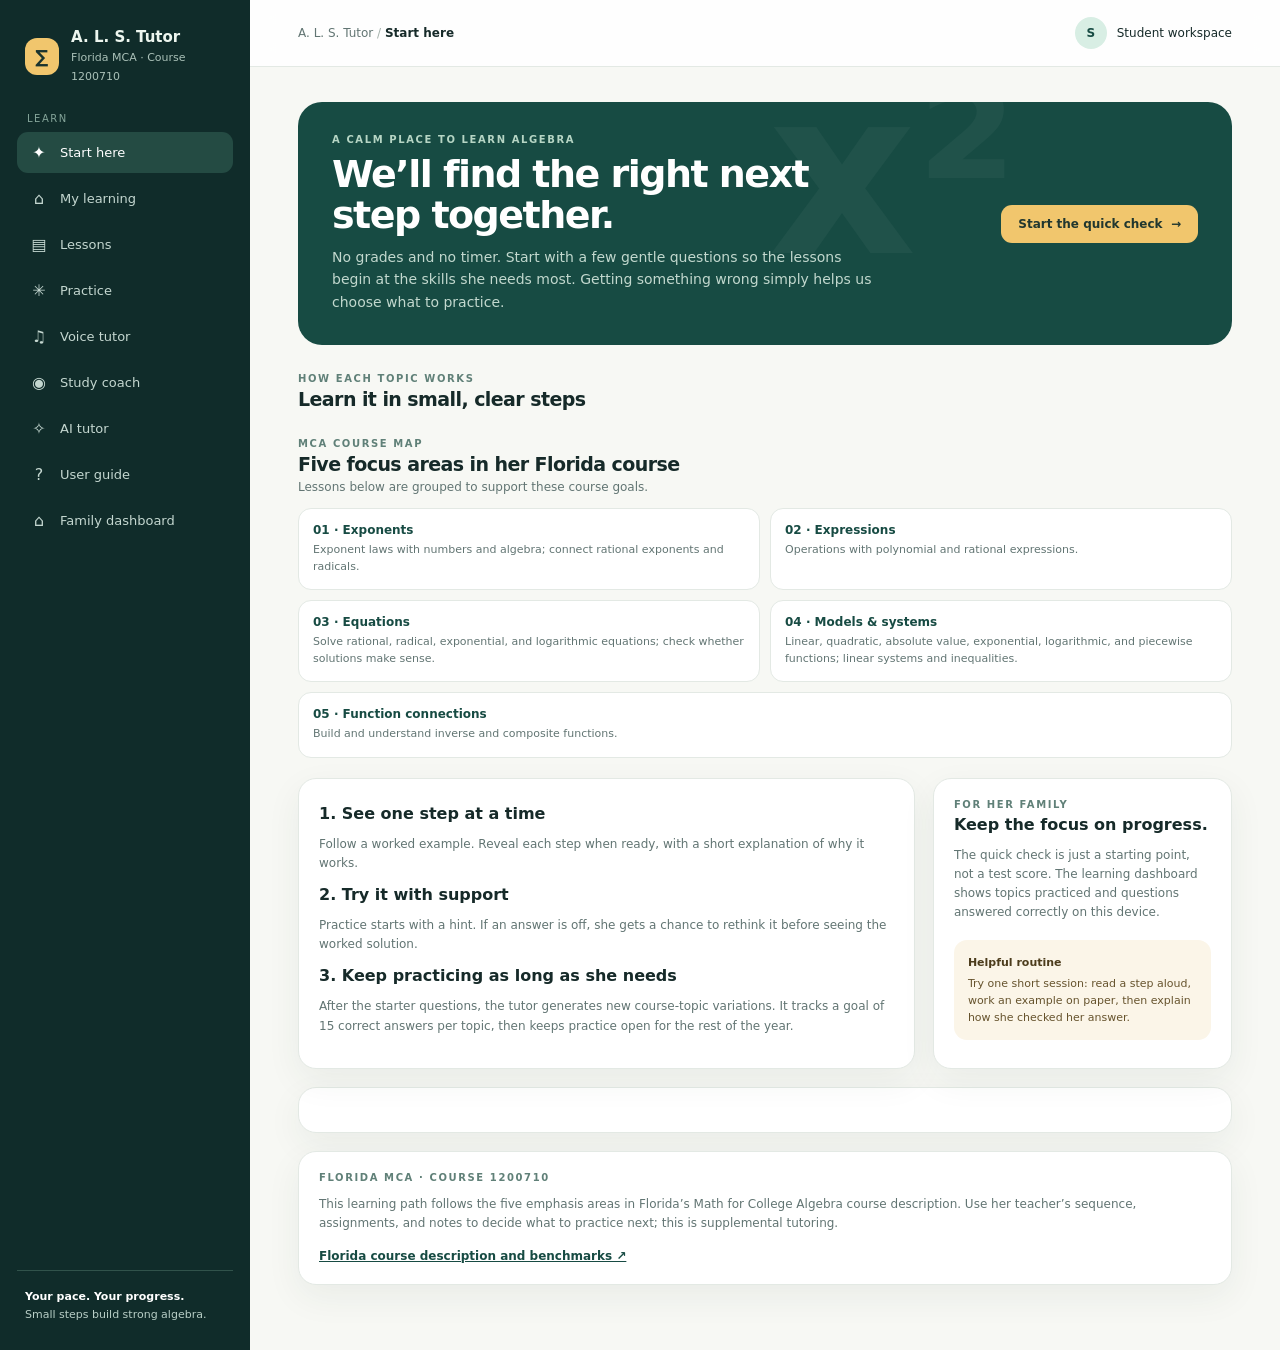
==== commit b1f84227: "Add in-app user guide tab" ====
--- a/site/index.html
+++ b/site/index.html
@@ -23,6 +23,7 @@
   <button data-view="voice"><span class="ico">♫</span><span>Voice tutor</span></button>
   <button data-view="coach"><span class="ico">◉</span><span>Study coach</span></button>
   <button data-view="ai"><span class="ico">✧</span><span>AI tutor</span></button>
+  <button data-view="guide"><span class="ico">?</span><span>User guide</span></button>
   <button data-view="family"><span class="ico">⌂</span><span>Family dashboard</span></button>
  </nav></div>
  <div class="side-bottom"><b>Your pace. Your progress.</b><br>Small steps build strong algebra.</div>
@@ -75,11 +76,37 @@
    <div class="section-head"><div><div class="eyebrow">TOPIC PROGRESS</div><h2>What she has practiced</h2></div></div><div class="panel family-report" id="familyTopics"></div>
    <p class="family-note">This family view is stored in this browser on this device. It does not sync to another parent’s phone or computer.</p>
   </section>
+  <section id="guide" class="view">
+   <div class="hero"><div><div class="eyebrow">A. L. S. TUTOR USER GUIDE</div><h1>Learn how to use every part of the tutor.</h1><p>Follow the recommended routine, understand what progress means, and know when the local course engine or bounded AI layer is helping.</p></div><div class="hero-actions"><button class="btn" onclick="window.print()">Print this guide</button></div></div>
+   <div class="section-head"><div><div class="eyebrow">QUICK START</div><h2>Begin in six steps</h2></div></div>
+   <div class="guide-grid">
+    <div class="panel guide-card"><span>1</span><h3>Open Start here</h3><p>Read the course map and complete the short readiness check.</p></div>
+    <div class="panel guide-card"><span>2</span><h3>Follow classwork</h3><p>Use the teacher’s assignment and notes to choose today’s topic.</p></div>
+    <div class="panel guide-card"><span>3</span><h3>Learn one step</h3><p>Open Lessons, reveal one step, and explain why it is valid.</p></div>
+    <div class="panel guide-card"><span>4</span><h3>Practice on paper</h3><p>Work the problem before entering an answer. Use a hint when needed.</p></div>
+    <div class="panel guide-card"><span>5</span><h3>Ask precisely</h3><p>Share the complete problem, the step tried, and the point of confusion.</p></div>
+    <div class="panel guide-card"><span>6</span><h3>Review evidence</h3><p>Finish the timer and check progress in Family dashboard.</p></div>
+   </div>
+   <div class="guide-layout">
+    <div class="panel guide-main">
+     <details open><summary>Recommended daily routine</summary><ol><li>Start the study timer in Family dashboard.</li><li>Choose the current class topic or a due review.</li><li>Read the guided lesson and explain each revealed step aloud.</li><li>Practice on paper before entering an answer.</li><li>Use Study coach for common hints and reminders.</li><li>Use AI tutor only when the exact problem still needs interpretation.</li><li>Finish the session and review the learning evidence.</li></ol></details>
+     <details><summary>What each tab does</summary><dl><dt>Start here</dt><dd>Course introduction and readiness check.</dd><dt>My learning</dt><dd>Topics, progress, recommendations, and spaced review.</dd><dt>Lessons</dt><dd>Reviewed explanations and worked examples.</dd><dt>Practice</dt><dd>Unlimited supported practice with deterministic checks.</dd><dt>Voice tutor</dt><dd>Spoken or typed built-in practice.</dd><dt>Study coach</dt><dd>Local guidance for common questions.</dd><dt>AI tutor</dt><dd>Local-first explanations with bounded AI only when needed.</dd><dt>Family dashboard</dt><dd>Study time and activity stored on this device.</dd></dl></details>
+     <details><summary>How to ask for help</summary><p>Include the complete problem, the step already tried, and the exact point of confusion.</p><div class="guide-example">“Solve 3(x − 2) + 4 = 16. I distributed the 3 and got 3x − 6 + 4 = 16. What should I combine next?”</div><p>If she cannot name the difficulty, type: “Ask me one question at a time to find where I am stuck.”</p></details>
+     <details><summary>Hints and complete solutions</summary><p>The tutor starts with a rule reminder, then a small hint, another attempt, and a more specific explanation. A complete worked solution is available after supported attempts or when explicitly requested. She should then reproduce the reasoning without looking.</p></details>
+     <details><summary>The 36-week plan</summary><p>Thirty-six instructional weeks equal about 8.3 months and normally span about nine calendar months with school breaks.</p><ul><li>Weeks 1–9: foundations and expressions.</li><li>Weeks 10–18: equations, inequalities, and functions.</li><li>Weeks 19–27: graphs, systems, models, and quadratics.</li><li>Weeks 28–36: advanced functions and cumulative review.</li></ul><p>The plan is flexible; class assignments and prerequisite needs take priority.</p></details>
+     <details><summary>Progress and mastery</summary><p>The system records attempts, correct answers, hints, practice, review dates, and focused time. One correct answer does not prove mastery. Strong evidence requires independent success, transfer to a changed problem, and later retention.</p></details>
+     <details><summary>AI cost protection</summary><p>Lessons, practice, diagnostics, progress, and local course explanations do not consume generative AI. The bounded Cloudflare AI layer is used only for unresolved personalized questions. It has a shared daily ceiling and no paid OpenAI key, credits, overages, or paid fallback.</p></details>
+     <details><summary>Privacy</summary><ul><li>Progress stays in this browser on this device.</li><li>Chat clears on refresh and is not intentionally saved as a transcript.</li><li>Only bounded-AI requests send recent conversation text to Cloudflare.</li><li>Speech recognition may use the browser provider’s service.</li><li>Do not enter names, school details, passwords, addresses, or contact information.</li></ul></details>
+     <details><summary>Troubleshooting</summary><dl><dt>Progress is missing</dt><dd>Use the same device, browser, and browser profile. Private browsing and cleared storage do not retain progress.</dd><dt>AI is not connected</dt><dd>Continue with Lessons, Practice, Voice tutor, and Study coach.</dd><dt>AI allowance is exhausted</dt><dd>Continue with the unlimited local curriculum; do not purchase credits.</dd><dt>Microphone does not work</dt><dd>Check browser permission and support, or type the response.</dd><dt>An explanation seems wrong</dt><dd>Check the original problem, use deterministic Practice, and compare with teacher material.</dd></dl></details>
+    </div>
+    <aside class="panel guide-side"><div class="eyebrow">FAMILY REMINDERS</div><h3>Support the reasoning.</h3><p>Ask “What rule did you use?”, “Why is that step allowed?”, and “How did you check it?”</p><div class="tip"><b>Keep expectations high</b>An error identifies the next skill to teach. It does not define her ability.</div><h3>Remember the boundary.</h3><p>This is supplemental tutoring. It does not issue official grades, guarantee passage, or replace her teacher.</p></aside>
+   </div>
+  </section>
   <section id="coach" class="view">
    <div class="section-head" style="margin-top:0"><div><div class="eyebrow">THINK IT THROUGH</div><h2>Study coach</h2><p style="margin-top:5px">Ask for a hint, a simpler explanation, or a check on your next step.</p></div></div>
    <div class="coach-grid"><div class="panel coach-card"><div class="eyebrow">TRY A PROMPT</div><h2>What would help right now?</h2><p>Choose a question to get a short nudge. The coach will guide your thinking before showing a full method.</p><div class="prompt-list"><button onclick="coachPrompt('Give me a hint for solving a linear equation.')">Give me a hint for solving a linear equation</button><button onclick="coachPrompt('How do I know whether to factor a quadratic?')">When should I factor a quadratic?</button><button onclick="coachPrompt('Explain function notation in plain language.')">Explain function notation simply</button><button onclick="coachPrompt('How can I check my answer?')">How can I check my answer?</button></div><div class="empty-note" style="margin-top:16px">This version uses built-in algebra coaching prompts. It does not connect to a live AI service, so it will not claim to understand arbitrary questions.</div></div>
     <div class="panel coach-card chat"><div class="eyebrow">COACHING NOTES</div><div class="chat-log" id="chatLog"><div class="bubble">Hi! Tell me what topic you are working on, or choose a prompt. I’ll offer a next step and a way to check your reasoning.</div></div><form class="chat-compose" onsubmit="sendCoach(event)"><input id="chatInput" placeholder="Try: help me check my answer" aria-label="Message study coach"><button>Ask</button></form></div></div>
-
+  </section>
   <section id="ai" class="view">
    <div class="section-head" style="margin-top:0"><div><div class="eyebrow">GOVERNED AI · COURSE 1200710</div><h2>AI tutor</h2><p style="margin-top:5px">A patient tutor that works through your algebra one step at a time.</p></div></div>
    <div class="ai-layout">
@@ -105,7 +132,6 @@
     </aside>
    </div>
   </section>
-  </section>
  </div>
 </main>
 </div><div class="toast" id="toast" role="status"></div>
@@ -135,7 +161,7 @@
 function renderUnits(){document.getElementById('unitList').innerHTML=units.map((u,i)=>`<div class="unit"><div class="unit-icon">${u.icon}</div><div><h3>${i+1}. ${u.title}</h3><p>${u.desc}</p></div><div class="unit-meta"><small>${state.done.includes(u.id)?'Completed':'★ '+u.time}</small><button onclick="selectUnit('${u.id}')">${state.done.includes(u.id)?'Review →':'Open →'}</button></div></div>`).join('')}
 function selectUnit(id){currentUnit=id;openView('lessons');renderLesson()}
 function openLessons(){selectUnit(currentUnit)}
-function openView(id){document.querySelectorAll('.view').forEach(v=>v.classList.toggle('active',v.id===id));document.querySelectorAll('.nav button').forEach(b=>b.classList.toggle('active',b.dataset.view===id));document.getElementById('crumbTitle').textContent=({home:'My learning',lessons:'Lessons',practice:'Practice',coach:'Study coach',ai:'AI tutor'})[id];if(id==='practice')renderQuestion();if(id==='lessons')renderLesson();if(id==='home')updateStats()}
+function openView(id){document.querySelectorAll('.view').forEach(v=>v.classList.toggle('active',v.id===id));document.querySelectorAll('.nav button').forEach(b=>b.classList.toggle('active',b.dataset.view===id));document.getElementById('crumbTitle').textContent=({home:'My learning',lessons:'Lessons',practice:'Practice',coach:'Study coach',ai:'AI tutor',guide:'User guide'})[id];if(id==='practice')renderQuestion();if(id==='lessons')renderLesson();if(id==='home')updateStats()}
 document.querySelectorAll('.nav button').forEach(b=>b.addEventListener('click',()=>openView(b.dataset.view)));
 function renderLesson(){let u=units.find(x=>x.id===currentUnit)||units[1];document.getElementById('lessonNav').innerHTML=units.map((x,i)=>`<button class="lesson-item ${x.id===u.id?'active':''}" onclick="selectUnit('${x.id}')"><span>${x.icon}</span><span>${i+1}. ${x.title}<small>${state.done.includes(x.id)?'Completed':'Guided lesson'}</small></span></button>`).join('');document.getElementById('lessonBody').innerHTML=`<div class="eyebrow">GUIDED LESSON · ${u.time.toUpperCase()}</div><h1>${u.title}</h1><p class="lead">${u.intro}</p><div class="learning-goals">${u.goal.map(g=>`<span class="pill">✓ ${g}</span>`).join('')}</div><div class="example"><h3>WORKED EXAMPLE</h3><div class="math">${u.example}</div><ol class="steps">${u.steps.map((s,i)=>`<li><span>${i+1}</span><div>${s}</div></li>`).join('')}</ol></div><div class="note"><b>Remember:</b> ${u.note}</div><div class="lesson-footer"><button class="btn outline" onclick="openView('practice');qIndex=0;renderQuestion()">Practice this topic</button><button class="btn secondary" onclick="completeUnit('${u.id}')">${state.done.includes(u.id)?'Lesson completed ✓':'Mark lesson complete'}</button></div>`}
 function completeUnit(id){if(!state.done.includes(id))state.done.push(id);markActiveDay();showToast('Lesson saved to your progress.');renderLesson();}
@@ -217,7 +243,7 @@
   {skill:'fractions',q:'Add: 1/2 + 1/4',a:'3/4',hint:'Write both fractions with denominator 4.',unit:'foundation'},
   {skill:'functions',q:'If f(x) = x² + 1, what is f(2)?',a:'5',hint:'Replace x with 2, then square before adding 1.',unit:'functions'}
  ];
- window.openView=function(id){document.querySelectorAll('.view').forEach(v=>v.classList.toggle('active',v.id===id));document.querySelectorAll('.nav button').forEach(b=>b.classList.toggle('active',b.dataset.view===id));document.getElementById('crumbTitle').textContent=({start:'Start here',home:'My learning',lessons:'Lessons',practice:'Practice',voice:'Voice tutor',coach:'Study coach',family:'Family dashboard'})[id]||'My learning';if(id==='practice')window.renderQuestion();if(id==='lessons')window.renderLesson();if(id==='home')window.updateStats()};
+ window.openView=function(id){document.querySelectorAll('.view').forEach(v=>v.classList.toggle('active',v.id===id));document.querySelectorAll('.nav button').forEach(b=>b.classList.toggle('active',b.dataset.view===id));document.getElementById('crumbTitle').textContent=({start:'Start here',home:'My learning',lessons:'Lessons',practice:'Practice',voice:'Voice tutor',coach:'Study coach',ai:'AI tutor',guide:'User guide',family:'Family dashboard'})[id]||'My learning';if(id==='practice')window.renderQuestion();if(id==='lessons')window.renderLesson();if(id==='home')window.updateStats()};
  window.updateStats=function(){document.getElementById('statTopics').textContent=`${state.done.length} / ${units.length}`;document.getElementById('statCorrect').textContent=state.correct||0;let today=localDay(),streak=0,d=new Date();if((state.days||[]).includes(today)){while(state.days.includes(localDayFrom(d))){streak++;d.setDate(d.getDate()-1)}}document.getElementById('statStreak').textContent=`${streak} ${streak===1?'day':'days'}`;let pct=Math.round(state.done.length/units.length*100);document.getElementById('overallProgress').style.width=pct+'%';document.getElementById('overallPct').textContent=pct+'%';window.renderUnits()};
  function localDayFrom(d){return `${d.getFullYear()}-${String(d.getMonth()+1).padStart(2,'0')}-${String(d.getDate()).padStart(2,'0')}`}
  window.renderUnits=function(){document.getElementById('unitList').innerHTML=units.map((u,i)=>`<div class="unit"><div class="unit-icon">${u.icon}</div><div><h3>${i+1}. ${u.title}</h3><p>${u.desc}</p></div><div class="unit-meta"><small>${state.done.includes(u.id)?'Practiced':'★ '+u.time}</small><button onclick="selectUnit('${u.id}')">${state.done.includes(u.id)?'Review →':'Open →'}</button></div></div>`).join('')};
@@ -366,6 +392,13 @@
  .brand small{font-size:10px}
  .nav button{padding:8px 9px;font-size:10px}
 }
+</style>
+
+<style>
+.guide-grid{display:grid;grid-template-columns:repeat(3,1fr);gap:12px;margin:18px 0 26px}.guide-card{padding:18px}.guide-card>span{width:29px;height:29px;border-radius:50%;display:grid;place-items:center;background:var(--mint);color:var(--green);font-weight:900;font-size:12px}.guide-card h3{font-size:13px;margin:11px 0 6px}.guide-card p{font-size:11px;line-height:1.6;color:var(--muted);margin:0}.guide-layout{display:grid;grid-template-columns:minmax(0,1.7fr) minmax(235px,.65fr);gap:18px}.guide-main{padding:8px 22px}.guide-main details{border-bottom:1px solid var(--line);padding:0}.guide-main details:last-child{border-bottom:0}.guide-main summary{cursor:pointer;font-weight:800;font-size:13px;padding:17px 0;color:var(--green)}.guide-main details p,.guide-main li,.guide-main dd{font-size:11px;line-height:1.7;color:var(--muted)}.guide-main ol,.guide-main ul{padding-left:20px;margin:0 0 17px}.guide-main dl{display:grid;grid-template-columns:120px 1fr;gap:7px 13px;margin:0 0 18px}.guide-main dt{font-size:11px;font-weight:800}.guide-main dd{margin:0}.guide-example{background:#f3f7f3;border-left:3px solid var(--green);border-radius:0 9px 9px 0;padding:12px 14px;font-size:11px;line-height:1.65;color:#365b4e;margin:12px 0}.guide-side{padding:22px;height:max-content}.guide-side h3{font-size:16px;margin:7px 0}.guide-side p{font-size:11px;line-height:1.7;color:var(--muted)}
+@media(max-width:860px){.guide-grid{grid-template-columns:repeat(2,1fr)}.guide-layout{grid-template-columns:1fr}}
+@media(max-width:560px){.guide-grid{grid-template-columns:1fr}.guide-main dl{grid-template-columns:1fr}.guide-main dd{margin:0 0 7px}}
+@media print{.sidebar,.topbar,.hero-actions{display:none!important}.app{display:block}.main{width:100%}.view{display:none!important}#guide{display:block!important}.content{max-width:none;padding:0}.guide-main details{break-inside:avoid}.guide-main details:not([open])>*:not(summary){display:block!important}}
 </style>
 
 <style>
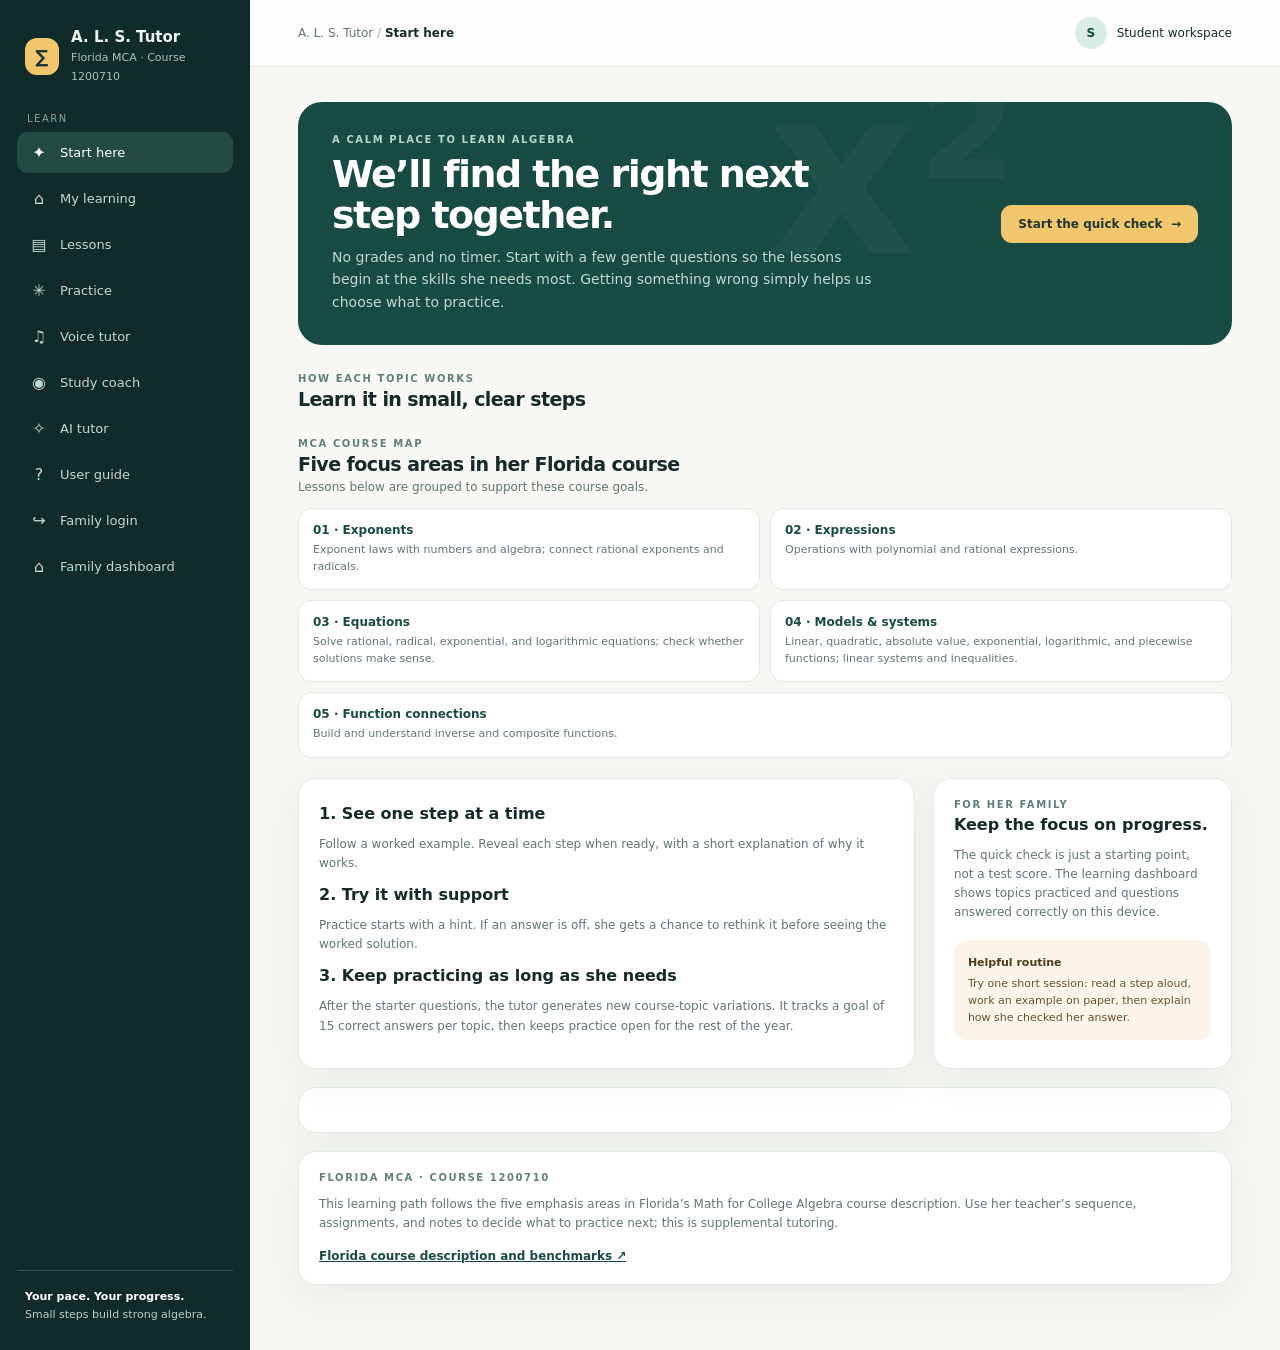
==== commit 249f304f: "Add family login entry point" ====
--- a/site/index.html
+++ b/site/index.html
@@ -24,6 +24,7 @@
   <button data-view="coach"><span class="ico">◉</span><span>Study coach</span></button>
   <button data-view="ai"><span class="ico">✧</span><span>AI tutor</span></button>
   <button data-view="guide"><span class="ico">?</span><span>User guide</span></button>
+  <button type="button" onclick="location.href='./login.html'"><span class="ico">↪</span><span>Family login</span></button>
   <button data-view="family"><span class="ico">⌂</span><span>Family dashboard</span></button>
  </nav></div>
  <div class="side-bottom"><b>Your pace. Your progress.</b><br>Small steps build strong algebra.</div>
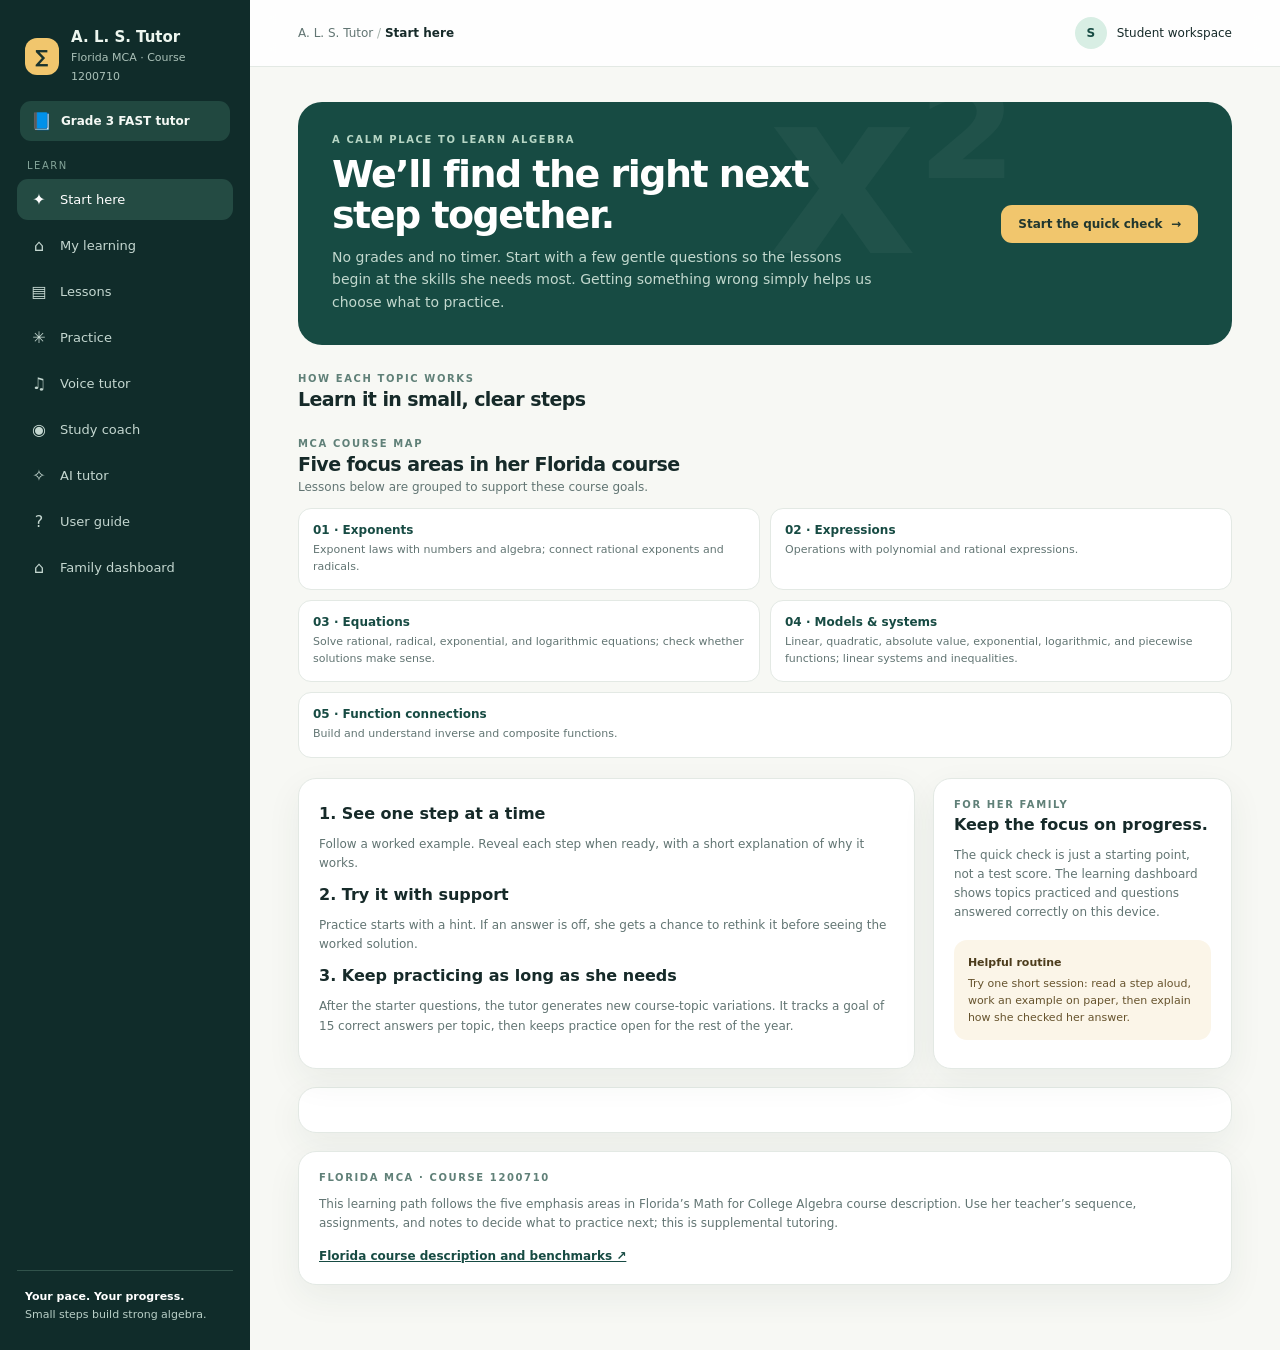
==== commit 052adaa1: "Add Grade 3 Florida FAST tutor" ====
--- a/site/index.html
+++ b/site/index.html
@@ -9,12 +9,13 @@
 .family-grid{display:grid;grid-template-columns:minmax(0,1.4fr) minmax(260px,.8fr);gap:16px;margin:18px 0}.family-focus,.family-goal{padding:22px}.family-focus h2{font-size:42px;letter-spacing:-.05em;margin:9px 0}.family-focus p,.family-goal p{font-size:12px;line-height:1.6;color:var(--muted)}.family-focus label{display:block;font-size:11px;font-weight:750;margin:17px 0 6px}.family-focus select{width:100%;padding:11px;border:1px solid var(--line);border-radius:10px;background:white}.focus-actions{display:flex;gap:8px;flex-wrap:wrap;margin-top:14px}.goal-setting{display:flex;align-items:center;gap:8px;flex-wrap:wrap;margin:13px 0}.goal-setting input{width:82px;padding:10px;border:1px solid var(--line);border-radius:9px}.goal-setting span{font-size:11px;color:var(--muted)}.goal-setting button{margin-left:auto}.family-note{font-size:10px!important;color:var(--muted);line-height:1.55;margin-top:13px}.family-report{padding:16px;overflow:auto}.family-table{width:100%;border-collapse:collapse;font-size:11px;min-width:480px}.family-table th,.family-table td{text-align:left;padding:10px;border-bottom:1px solid #eff2ef}.family-table th{color:var(--muted);font-weight:750}.family-table tr:last-child td{border-bottom:0}.family-topic-row{display:grid;grid-template-columns:minmax(130px,1fr) minmax(100px,1.4fr) auto;gap:12px;align-items:center;padding:11px 4px;border-bottom:1px solid #eff2ef;font-size:11px}.family-topic-row:last-child{border-bottom:0}.family-topic-row .progress-track{margin:0}.family-topic-row strong{font-size:11px}.family-hero{margin-bottom:4px}.family-hero:after{content:'60′'}.family-grid .family-goal h3{margin-top:6px}@media(max-width:760px){.family-grid{grid-template-columns:1fr}.family-topic-row{grid-template-columns:1fr auto}.family-topic-row .progress-track{grid-column:1/-1;grid-row:2}}
 
 .year-plan{padding:18px}.year-plan-top{display:flex;justify-content:space-between;align-items:center;gap:14px;flex-wrap:wrap}.year-plan-top strong{font-size:14px}.year-plan-phase{border-top:1px solid var(--line);margin-top:14px;padding-top:10px}.year-plan-phase summary{cursor:pointer;font-size:12px;font-weight:800;color:var(--green);padding:7px 2px}.plan-week{display:grid;grid-template-columns:35px minmax(0,1fr) auto;gap:11px;align-items:center;padding:12px 3px;border-top:1px solid #eff2ef}.plan-week.done{opacity:.72}.plan-week-num{width:30px;height:30px;border-radius:10px;background:#edf4ef;color:var(--green);display:grid;place-items:center;font-size:11px;font-weight:800}.plan-week h3{font-size:12px;margin:0 0 4px}.plan-week p{font-size:11px;color:var(--muted);line-height:1.45;margin:0}.plan-actions{display:flex;gap:6px;flex-wrap:wrap;justify-content:flex-end}.plan-actions button,.review-item button{border:1px solid var(--line);border-radius:9px;background:white;color:var(--green);font-size:10px;font-weight:750;padding:8px 10px}.plan-actions button:hover,.review-item button:hover{border-color:#8fb6a0;background:#f8fbf8}.review-panel{margin:0 0 24px}.review-items{display:flex;gap:8px;flex-wrap:wrap;margin-top:12px}.review-item{border:1px solid var(--line);border-radius:11px;padding:10px;display:flex;gap:9px;align-items:center;font-size:11px}.review-empty{font-size:12px;color:var(--muted);line-height:1.6;margin-bottom:0}@media(max-width:560px){.plan-week{grid-template-columns:32px 1fr}.plan-actions{grid-column:2;justify-content:flex-start}.year-plan{padding:14px}}
-</style>
+.grade3-launch{display:flex;align-items:center;gap:9px;margin:-10px 3px -7px;padding:10px 11px;border-radius:11px;background:#214840;color:#f4f8f4;text-decoration:none;font-size:12px;font-weight:750}.grade3-launch:hover{background:#2d5b50}.grade3-launch>span:first-child{font-size:17px}.grade3-launch>span:last-child{white-space:nowrap}@media(max-width:860px){.grade3-launch{justify-content:center;margin:0 -2px;padding:10px 0}.grade3-launch>span:last-child{display:none}}</style>
 </head>
 <body>
 <div class="app">
 <aside class="sidebar">
  <div class="brand"><div class="brand-mark">∑</div><div class="brand-copy"><strong>A. L. S. Tutor</strong><small>Florida MCA · Course 1200710</small></div></div>
+ <a class="grade3-launch" href="./grade-3-fast/" aria-label="Open the Grade 3 Florida FAST tutor"><span aria-hidden="true">📘</span><span>Grade 3 FAST tutor</span></a>
  <div><div class="nav-label">LEARN</div><nav class="nav" aria-label="Main navigation">
   <button class="active" data-view="start"><span class="ico">✦</span><span>Start here</span></button>
   <button class="active" data-view="home"><span class="ico">⌂</span><span>My learning</span></button>
@@ -24,7 +25,6 @@
   <button data-view="coach"><span class="ico">◉</span><span>Study coach</span></button>
   <button data-view="ai"><span class="ico">✧</span><span>AI tutor</span></button>
   <button data-view="guide"><span class="ico">?</span><span>User guide</span></button>
-  <button type="button" onclick="location.href='./login.html'"><span class="ico">↪</span><span>Family login</span></button>
   <button data-view="family"><span class="ico">⌂</span><span>Family dashboard</span></button>
  </nav></div>
  <div class="side-bottom"><b>Your pace. Your progress.</b><br>Small steps build strong algebra.</div>
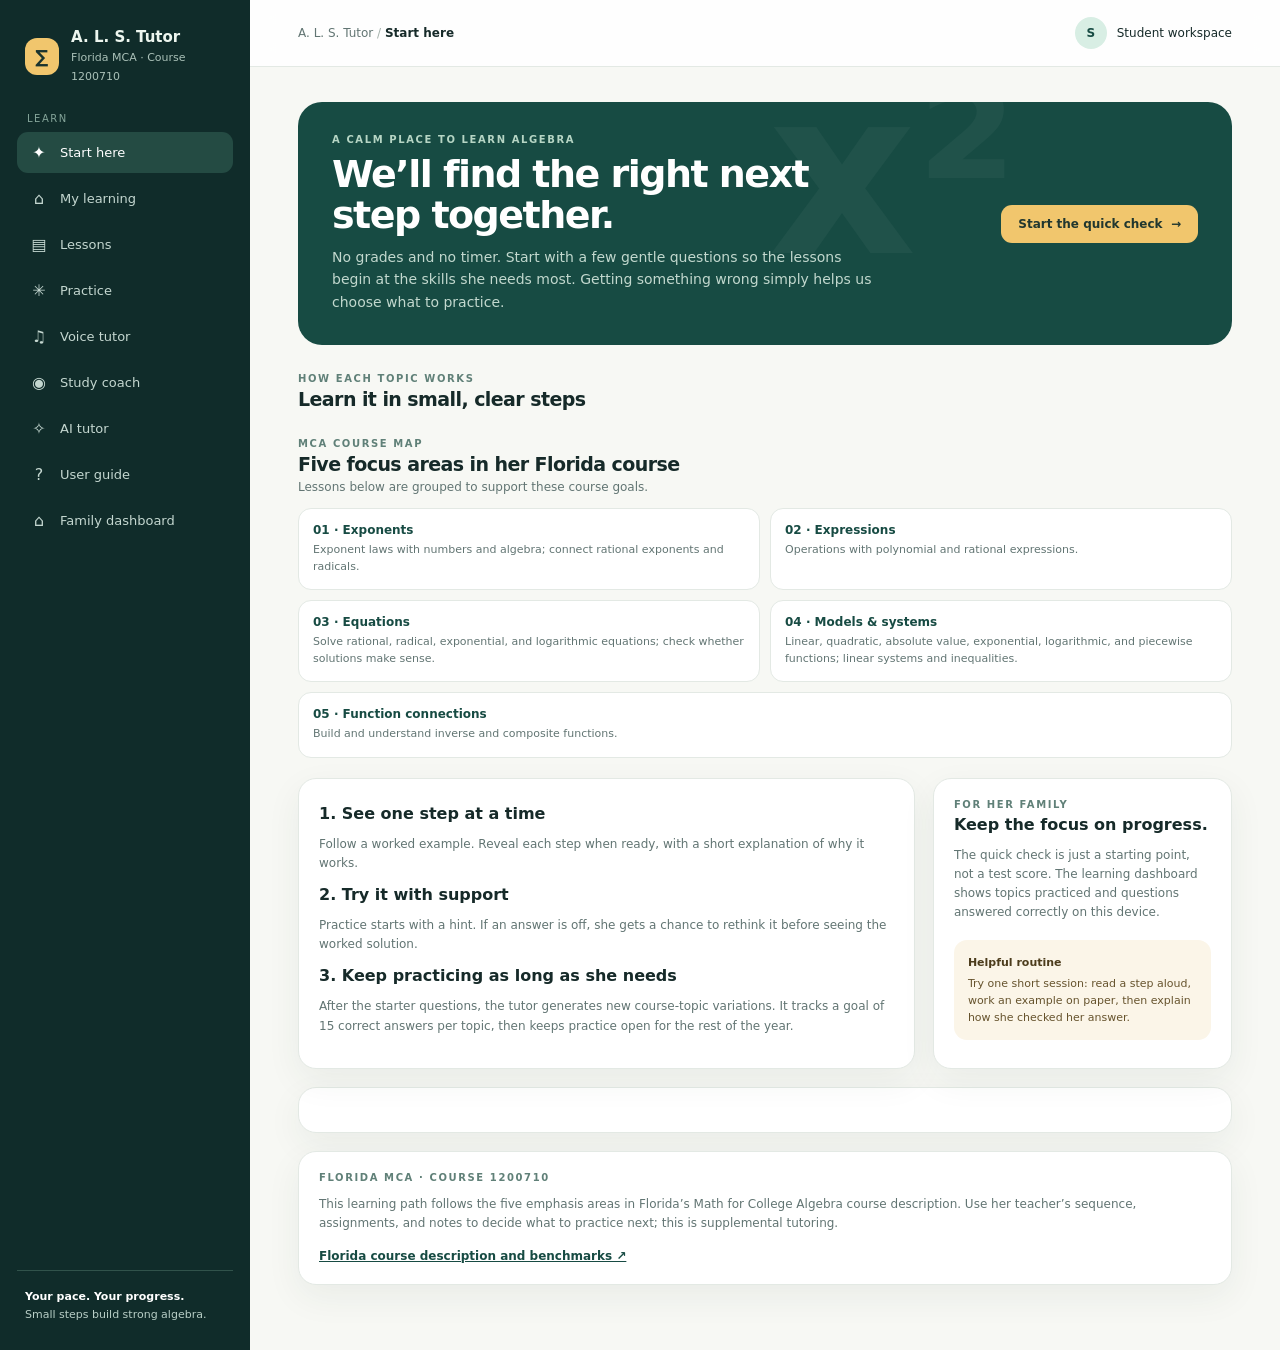
==== commit ed53fc06: "Keep existing ALS home screen unchanged" ====
--- a/site/index.html
+++ b/site/index.html
@@ -9,13 +9,12 @@
 .family-grid{display:grid;grid-template-columns:minmax(0,1.4fr) minmax(260px,.8fr);gap:16px;margin:18px 0}.family-focus,.family-goal{padding:22px}.family-focus h2{font-size:42px;letter-spacing:-.05em;margin:9px 0}.family-focus p,.family-goal p{font-size:12px;line-height:1.6;color:var(--muted)}.family-focus label{display:block;font-size:11px;font-weight:750;margin:17px 0 6px}.family-focus select{width:100%;padding:11px;border:1px solid var(--line);border-radius:10px;background:white}.focus-actions{display:flex;gap:8px;flex-wrap:wrap;margin-top:14px}.goal-setting{display:flex;align-items:center;gap:8px;flex-wrap:wrap;margin:13px 0}.goal-setting input{width:82px;padding:10px;border:1px solid var(--line);border-radius:9px}.goal-setting span{font-size:11px;color:var(--muted)}.goal-setting button{margin-left:auto}.family-note{font-size:10px!important;color:var(--muted);line-height:1.55;margin-top:13px}.family-report{padding:16px;overflow:auto}.family-table{width:100%;border-collapse:collapse;font-size:11px;min-width:480px}.family-table th,.family-table td{text-align:left;padding:10px;border-bottom:1px solid #eff2ef}.family-table th{color:var(--muted);font-weight:750}.family-table tr:last-child td{border-bottom:0}.family-topic-row{display:grid;grid-template-columns:minmax(130px,1fr) minmax(100px,1.4fr) auto;gap:12px;align-items:center;padding:11px 4px;border-bottom:1px solid #eff2ef;font-size:11px}.family-topic-row:last-child{border-bottom:0}.family-topic-row .progress-track{margin:0}.family-topic-row strong{font-size:11px}.family-hero{margin-bottom:4px}.family-hero:after{content:'60′'}.family-grid .family-goal h3{margin-top:6px}@media(max-width:760px){.family-grid{grid-template-columns:1fr}.family-topic-row{grid-template-columns:1fr auto}.family-topic-row .progress-track{grid-column:1/-1;grid-row:2}}
 
 .year-plan{padding:18px}.year-plan-top{display:flex;justify-content:space-between;align-items:center;gap:14px;flex-wrap:wrap}.year-plan-top strong{font-size:14px}.year-plan-phase{border-top:1px solid var(--line);margin-top:14px;padding-top:10px}.year-plan-phase summary{cursor:pointer;font-size:12px;font-weight:800;color:var(--green);padding:7px 2px}.plan-week{display:grid;grid-template-columns:35px minmax(0,1fr) auto;gap:11px;align-items:center;padding:12px 3px;border-top:1px solid #eff2ef}.plan-week.done{opacity:.72}.plan-week-num{width:30px;height:30px;border-radius:10px;background:#edf4ef;color:var(--green);display:grid;place-items:center;font-size:11px;font-weight:800}.plan-week h3{font-size:12px;margin:0 0 4px}.plan-week p{font-size:11px;color:var(--muted);line-height:1.45;margin:0}.plan-actions{display:flex;gap:6px;flex-wrap:wrap;justify-content:flex-end}.plan-actions button,.review-item button{border:1px solid var(--line);border-radius:9px;background:white;color:var(--green);font-size:10px;font-weight:750;padding:8px 10px}.plan-actions button:hover,.review-item button:hover{border-color:#8fb6a0;background:#f8fbf8}.review-panel{margin:0 0 24px}.review-items{display:flex;gap:8px;flex-wrap:wrap;margin-top:12px}.review-item{border:1px solid var(--line);border-radius:11px;padding:10px;display:flex;gap:9px;align-items:center;font-size:11px}.review-empty{font-size:12px;color:var(--muted);line-height:1.6;margin-bottom:0}@media(max-width:560px){.plan-week{grid-template-columns:32px 1fr}.plan-actions{grid-column:2;justify-content:flex-start}.year-plan{padding:14px}}
-.grade3-launch{display:flex;align-items:center;gap:9px;margin:-10px 3px -7px;padding:10px 11px;border-radius:11px;background:#214840;color:#f4f8f4;text-decoration:none;font-size:12px;font-weight:750}.grade3-launch:hover{background:#2d5b50}.grade3-launch>span:first-child{font-size:17px}.grade3-launch>span:last-child{white-space:nowrap}@media(max-width:860px){.grade3-launch{justify-content:center;margin:0 -2px;padding:10px 0}.grade3-launch>span:last-child{display:none}}</style>
+</style>
 </head>
 <body>
 <div class="app">
 <aside class="sidebar">
  <div class="brand"><div class="brand-mark">∑</div><div class="brand-copy"><strong>A. L. S. Tutor</strong><small>Florida MCA · Course 1200710</small></div></div>
- <a class="grade3-launch" href="./grade-3-fast/" aria-label="Open the Grade 3 Florida FAST tutor"><span aria-hidden="true">📘</span><span>Grade 3 FAST tutor</span></a>
  <div><div class="nav-label">LEARN</div><nav class="nav" aria-label="Main navigation">
   <button class="active" data-view="start"><span class="ico">✦</span><span>Start here</span></button>
   <button class="active" data-view="home"><span class="ico">⌂</span><span>My learning</span></button>
